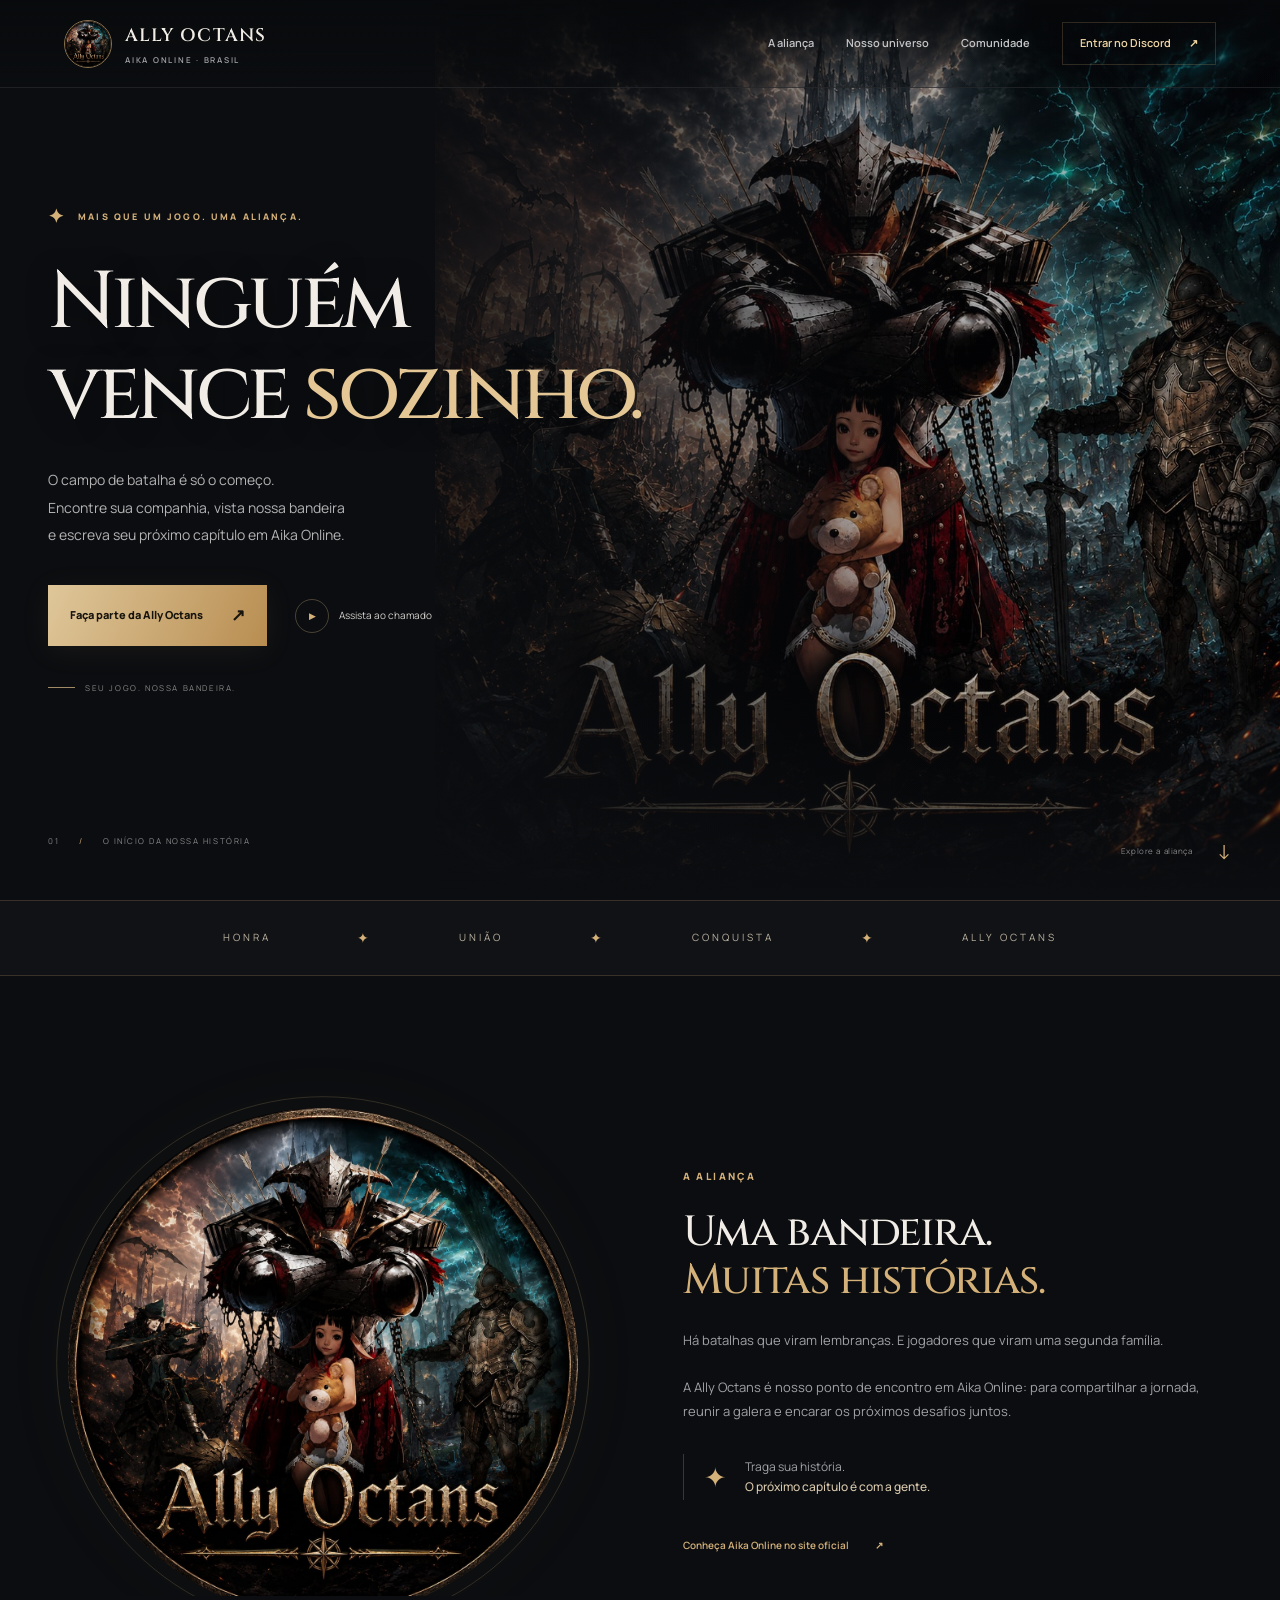
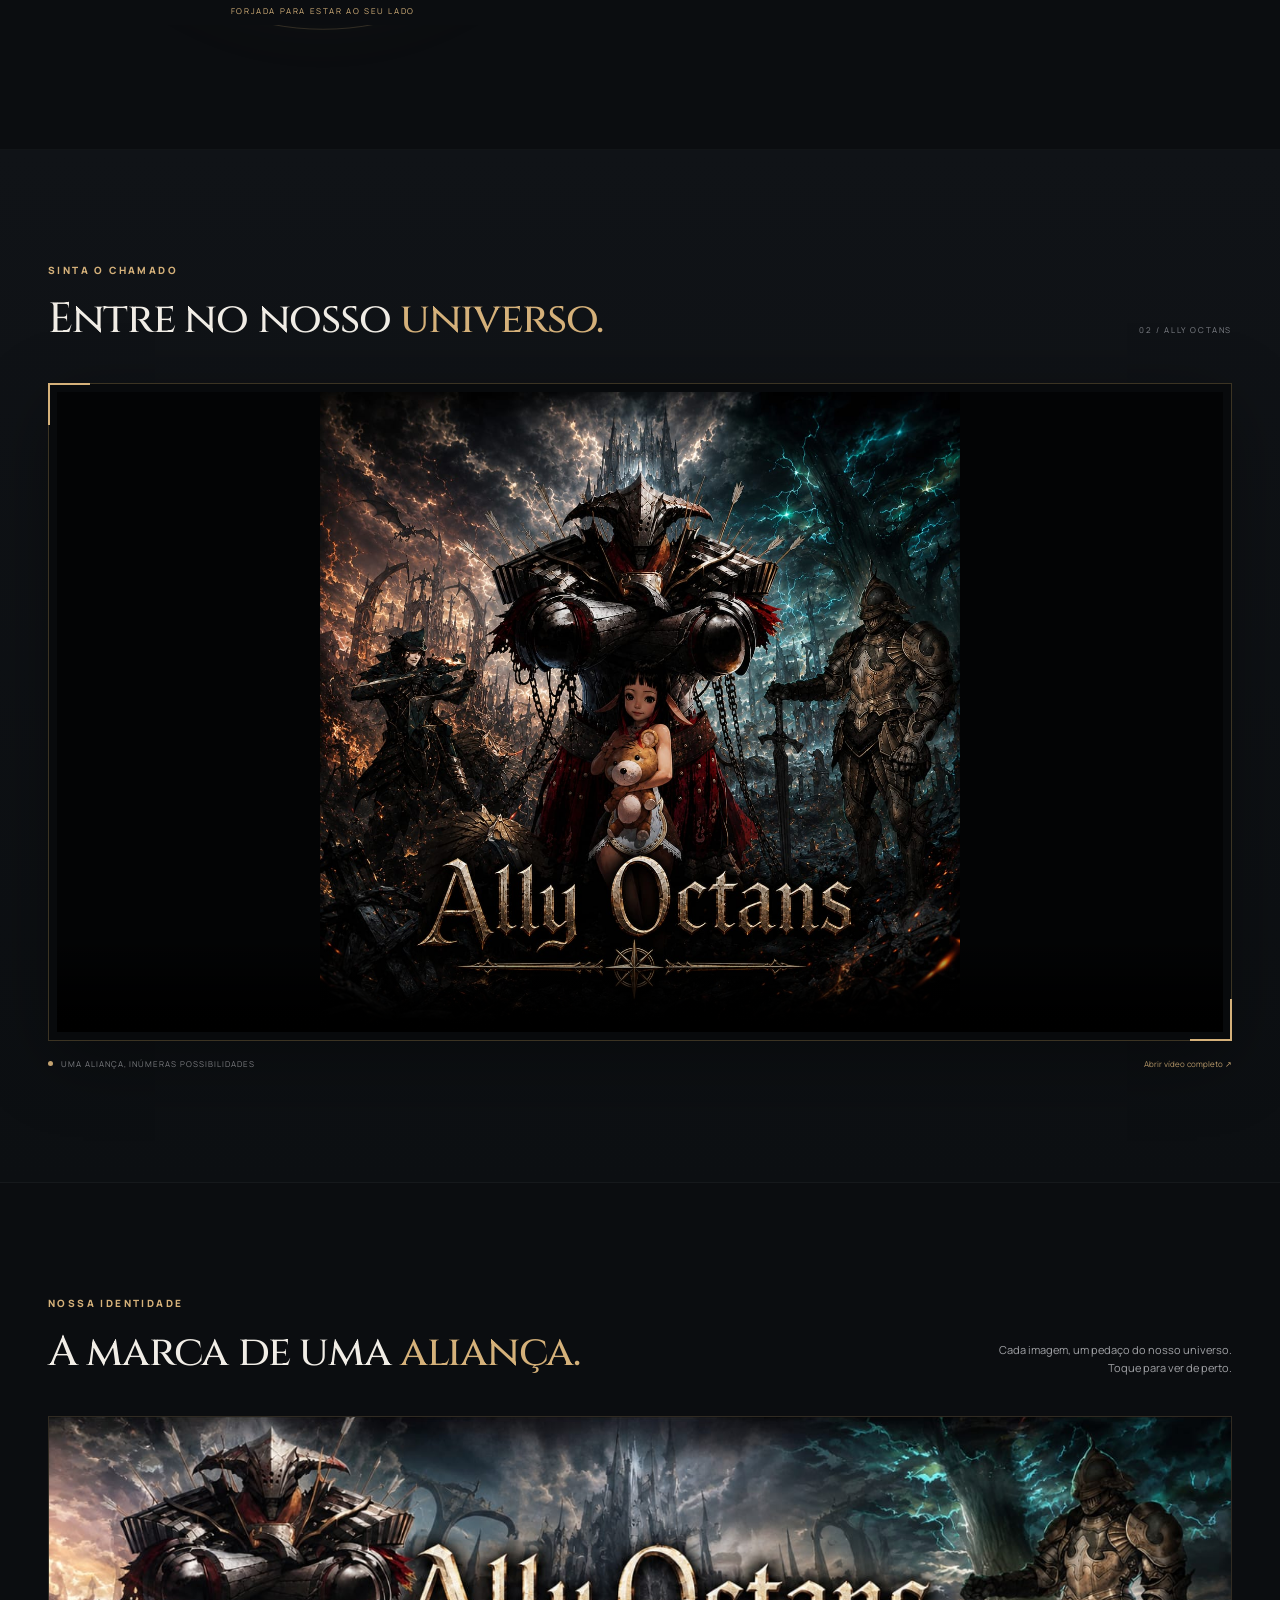
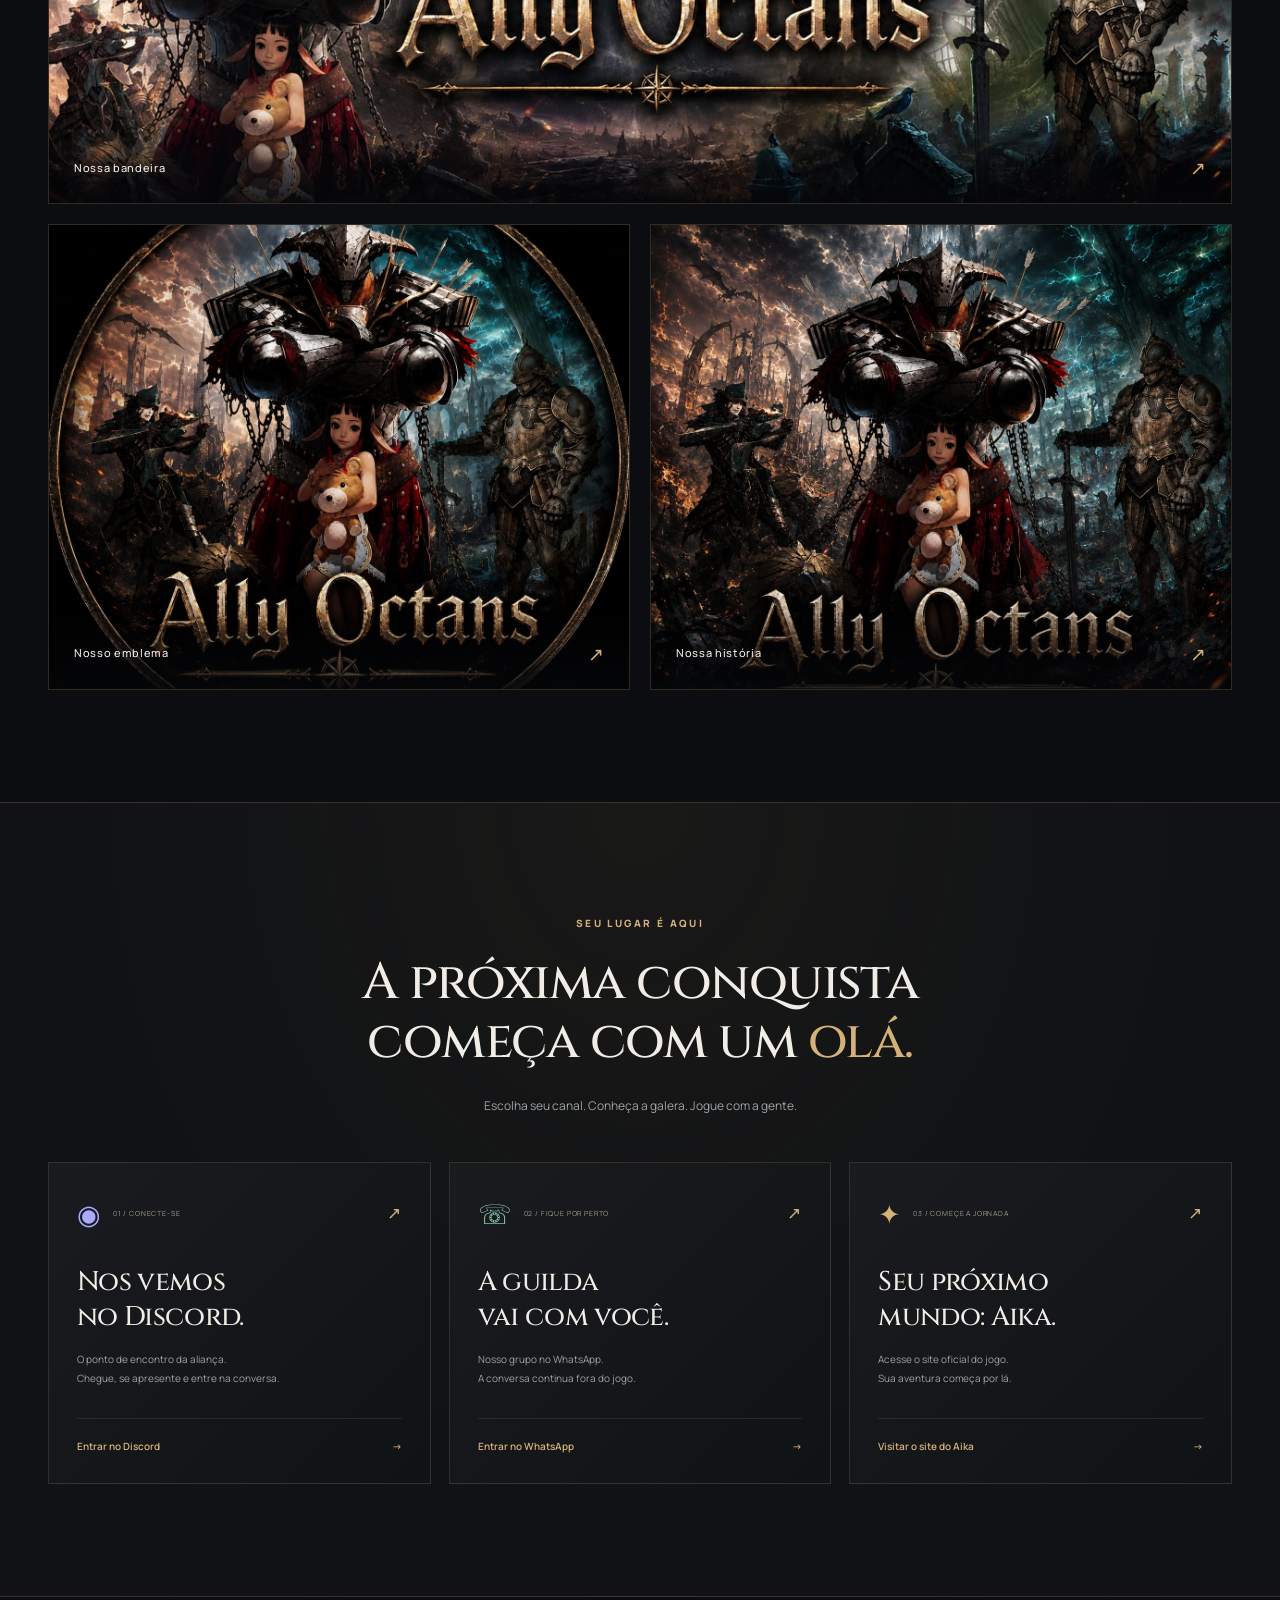
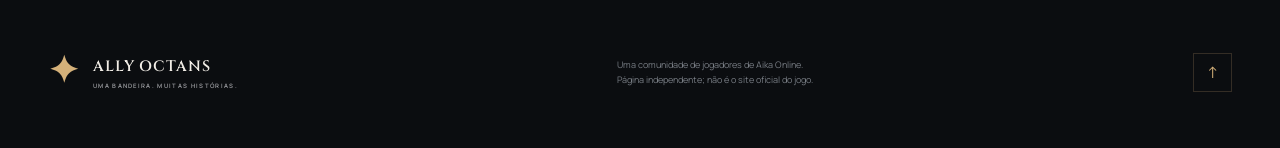
==== index.html @ dfee69cb "Create Ally Octans community landing page" ====
<!doctype html>
<html lang="pt-BR">
<head>
  <meta charset="utf-8">
  <meta name="viewport" content="width=device-width, initial-scale=1">
  <meta name="theme-color" content="#0b0d10">
  <meta name="description" content="Uma bandeira. Muitas histórias. Conheça a Ally Octans, encontre sua companhia de batalha em Aika Online e faça parte da nossa comunidade.">
  <meta property="og:type" content="website">
  <meta property="og:title" content="Ally Octans — Ninguém vence sozinho">
  <meta property="og:description" content="Seu próximo capítulo em Aika Online começa com uma aliança. Junte-se à Ally Octans.">
  <meta property="og:image" content="https://rafaellorenzon.github.io/ally-octans/assets/octans-guerreiros.jpg">
  <meta property="og:url" content="https://rafaellorenzon.github.io/ally-octans/">
  <meta name="twitter:card" content="summary_large_image">
  <title>Ally Octans — Ninguém vence sozinho</title>
  <link rel="icon" href="assets/favicon.svg" type="image/svg+xml">
  <link rel="stylesheet" href="style.css">
  <link rel="preload" href="assets/octans-guerreiros.jpg" as="image">
  <script src="script.js" defer></script>
</head>
<body>
  <a class="skip" href="#conteudo">Ir para o conteúdo</a>
  <header class="header">
    <a class="brand" href="#inicio" aria-label="Ally Octans — início"><img src="assets/octans-emblema.jpg" alt="" width="48" height="48"><span>ALLY OCTANS<small>AIKA ONLINE · BRASIL</small></span></a>
    <button class="menu-toggle" type="button" aria-expanded="false" aria-controls="navigation" aria-label="Abrir menu"><span></span><span></span></button>
    <nav id="navigation" aria-label="Navegação principal"><a href="#alianca">A aliança</a><a href="#galeria">Nosso universo</a><a href="#comunidade">Comunidade</a><a class="nav-cta" href="https://discord.gg/MzQsPjSUYB" target="_blank" rel="noopener noreferrer">Entrar no Discord <span>↗</span></a></nav>
  </header>

  <main id="conteudo">
    <section class="hero" id="inicio" aria-labelledby="hero-title">
      <div class="hero-art" aria-hidden="true"></div><div class="hero-shade" aria-hidden="true"></div>
      <div class="embers" aria-hidden="true"><i></i><i></i><i></i><i></i><i></i><i></i></div>
      <div class="hero-content wrap">
        <div class="eyebrow"><span class="diamond">✦</span> MAIS QUE UM JOGO. UMA ALIANÇA.</div>
        <h1 id="hero-title">Ninguém<br>vence <em>sozinho.</em></h1>
        <p>O campo de batalha é só o começo.<br>Encontre sua companhia, vista nossa bandeira<br class="desktop-break"> e escreva seu próximo capítulo em Aika Online.</p>
        <div class="hero-actions"><a class="button gold" href="https://discord.gg/MzQsPjSUYB" target="_blank" rel="noopener noreferrer">Faça parte da Ally Octans <span>↗</span></a><a class="watch" href="#filme" id="watch-film"><span class="play-circle" aria-hidden="true">▶</span> Assista ao chamado</a></div>
        <div class="hero-note"><span></span> SEU JOGO. NOSSA BANDEIRA.</div>
      </div>
      <div class="hero-bottom wrap"><span>01 <i>/</i> O INÍCIO DA NOSSA HISTÓRIA</span><a href="#alianca" aria-label="Conheça a aliança">Explore a aliança <span>↓</span></a></div>
    </section>

    <div class="motto" aria-hidden="true"><span>HONRA</span><i>✦</i><span>UNIÃO</span><i>✦</i><span>CONQUISTA</span><i>✦</i><span>ALLY OCTANS</span></div>

    <section class="about wrap section" id="alianca" aria-labelledby="about-title">
      <div class="about-art"><img src="assets/octans-emblema.jpg" width="1254" height="1254" alt="Emblema da Ally Octans, com guerreiros e uma Pran sob nossa bandeira" loading="lazy"><span class="art-caption">FORJADA PARA ESTAR AO SEU LADO</span></div>
      <div class="about-copy"><div class="eyebrow">A ALIANÇA</div><h2 id="about-title">Uma bandeira.<br><em>Muitas histórias.</em></h2><p>Há batalhas que viram lembranças. E jogadores que viram uma segunda família.</p><p>A Ally Octans é nosso ponto de encontro em Aika Online: para compartilhar a jornada, reunir a galera e encarar os próximos desafios juntos.</p><div class="about-rule"><span>✦</span><p>Traga sua história.<br><strong>O próximo capítulo é com a gente.</strong></p></div><a class="text-link" href="https://aikaonline-br.cbmgames.com/" target="_blank" rel="noopener noreferrer">Conheça Aika Online no site oficial <span>↗</span></a></div>
    </section>

    <section class="cinema section" id="filme" aria-labelledby="film-title">
      <div class="wrap"><div class="section-heading"><div><div class="eyebrow">SINTA O CHAMADO</div><h2 id="film-title">Entre no nosso <em>universo.</em></h2></div><span class="section-number">02 / ALLY OCTANS</span></div>
        <div class="video-frame"><video id="guild-film" controls playsinline preload="metadata" poster="assets/octans-guerreiros.jpg" aria-label="Vídeo de apresentação da Ally Octans"><source src="assets/octans-filme.mp4" type="video/mp4">Seu navegador não reproduz este vídeo. <a href="assets/octans-filme.mp4">Abra o vídeo MP4.</a></video></div>
        <div class="video-caption"><span><i></i> UMA ALIANÇA, INÚMERAS POSSIBILIDADES</span><a href="assets/octans-filme.mp4" target="_blank" rel="noopener">Abrir vídeo completo ↗</a></div>
      </div>
    </section>

    <section class="gallery wrap section" id="galeria" aria-labelledby="gallery-title">
      <div class="section-heading"><div><div class="eyebrow">NOSSA IDENTIDADE</div><h2 id="gallery-title">A marca de uma <em>aliança.</em></h2></div><p>Cada imagem, um pedaço do nosso universo.<br>Toque para ver de perto.</p></div>
      <div class="gallery-grid">
        <a class="gallery-item gallery-wide" href="assets/octans-banner.jpg" data-gallery data-title="Nossa bandeira"><img src="assets/octans-banner.jpg" alt="Banner panorâmico da Ally Octans com castelo, guerreiros e tempestade" width="1600" height="900" loading="lazy"><span><b>Nossa bandeira</b><i aria-hidden="true">↗</i></span></a>
        <a class="gallery-item" href="assets/octans-emblema.jpg" data-gallery data-title="Nosso emblema"><img src="assets/octans-emblema.jpg" alt="Emblema circular dourado da Ally Octans" width="1254" height="1254" loading="lazy"><span><b>Nosso emblema</b><i aria-hidden="true">↗</i></span></a>
        <a class="gallery-item" href="assets/octans-guerreiros.jpg" data-gallery data-title="Nossa história"><img src="assets/octans-guerreiros.jpg" alt="Guerreiros da Ally Octans entre raios e um castelo sombrio" width="1254" height="1254" loading="lazy"><span><b>Nossa história</b><i aria-hidden="true">↗</i></span></a>
      </div>
    </section>

    <section class="community section" id="comunidade" aria-labelledby="community-title"><div class="wrap">
      <div class="community-heading"><div class="eyebrow">SEU LUGAR É AQUI</div><h2 id="community-title">A próxima conquista<br>começa com um <em>olá.</em></h2><p>Escolha seu canal. Conheça a galera. Jogue com a gente.</p></div>
      <div class="community-grid">
        <a class="community-card discord" href="https://discord.gg/MzQsPjSUYB" target="_blank" rel="noopener noreferrer"><span class="card-top"><span class="channel-symbol" aria-hidden="true">◉</span><span>01 / CONECTE-SE</span><i>↗</i></span><h3>Nos vemos<br>no Discord.</h3><p>O ponto de encontro da aliança.<br>Chegue, se apresente e entre na conversa.</p><span class="card-link">Entrar no Discord <span>→</span></span></a>
        <a class="community-card whatsapp" href="https://chat.whatsapp.com/KpiEi4zC5MpD2daIkDjlk1" target="_blank" rel="noopener noreferrer"><span class="card-top"><span class="channel-symbol" aria-hidden="true">☏</span><span>02 / FIQUE POR PERTO</span><i>↗</i></span><h3>A guilda<br>vai com você.</h3><p>Nosso grupo no WhatsApp.<br>A conversa continua fora do jogo.</p><span class="card-link">Entrar no WhatsApp <span>→</span></span></a>
        <a class="community-card game" href="https://aikaonline-br.cbmgames.com/" target="_blank" rel="noopener noreferrer"><span class="card-top"><span class="channel-symbol" aria-hidden="true">✦</span><span>03 / COMEÇE A JORNADA</span><i>↗</i></span><h3>Seu próximo<br>mundo: Aika.</h3><p>Acesse o site oficial do jogo.<br>Sua aventura começa por lá.</p><span class="card-link">Visitar o site do Aika <span>→</span></span></a>
      </div>
    </div></section>
  </main>

  <footer class="footer wrap"><a class="brand footer-brand" href="#inicio"><span class="footer-star" aria-hidden="true">✦</span><span>ALLY OCTANS<small>UMA BANDEIRA. MUITAS HISTÓRIAS.</small></span></a><p>Uma comunidade de jogadores de Aika Online.<br>Página independente; não é o site oficial do jogo.</p><a class="back-top" href="#inicio" aria-label="Voltar ao topo">↑</a></footer>
  <dialog id="lightbox" aria-labelledby="lightbox-title"><button class="close-lightbox" type="button" aria-label="Fechar imagem">✕</button><img id="lightbox-image" src="assets/octans-banner.jpg" alt=""><div class="lightbox-footer"><h2 id="lightbox-title">Nossa bandeira</h2><span>ESC PARA FECHAR</span></div></dialog>
</body>
</html>
---- style.css ----
@import url('https://fonts.googleapis.com/css2?family=Cinzel:wght@400;500;600;700;800&family=Manrope:wght@400;500;600;700;800&display=swap');
:root{color-scheme:dark;--bg:#0b0d10;--panel:#111419;--gold:#d5b17a;--gold-light:#f0d6a5;--text:#f1ede6;--muted:#a1a2a6;--line:rgba(213,177,122,.2)}
*{box-sizing:border-box}html{scroll-behavior:smooth;scroll-padding-top:100px}body{margin:0;background:var(--bg);color:var(--text);font-family:Manrope,"Segoe UI",sans-serif;line-height:1.7}a{color:inherit;text-decoration:none}button{font:inherit;color:inherit;cursor:pointer}img,video{display:block;max-width:100%}button,a{-webkit-tap-highlight-color:transparent}a:focus-visible,button:focus-visible{outline:2px solid var(--gold-light);outline-offset:6px}::selection{background:#d5b17a;color:#111}h1,h2,h3,p{margin:0}h1,h2,h3{font-family:Cinzel,Georgia,serif;font-weight:500;line-height:1.15}em{font-style:normal;color:var(--gold)}.wrap{width:min(1200px,calc(100% - 96px));margin-inline:auto}.section{padding-block:112px}.eyebrow{font-size:10px;font-weight:800;letter-spacing:.24em;color:var(--gold);margin-bottom:24px}.skip{position:fixed;top:-80px;left:10px;background:var(--gold);color:#111;padding:12px;z-index:100}.skip:focus{top:10px}
.header{height:88px;display:flex;align-items:center;justify-content:space-between;padding:0 5%;position:absolute;top:0;left:0;width:100%;z-index:10;border-bottom:1px solid rgba(255,255,255,.09);background:linear-gradient(#07090bbf,#07090b30)}.brand{display:flex;align-items:center;gap:13px;white-space:nowrap;font-family:Cinzel,Georgia,serif;font-size:18px;font-weight:600;letter-spacing:.06em}.brand img{border-radius:50%;border:1px solid #88734e}.brand small{display:block;font-family:Manrope,"Segoe UI",sans-serif;font-size:8px;letter-spacing:.22em;color:var(--muted);margin-top:1px}.header nav{display:flex;align-items:center;gap:32px;font-size:11px;font-weight:600}.header nav>a:not(.nav-cta){color:#c4c4c7}.header nav>a:hover{color:var(--gold-light)}.nav-cta{border:1px solid var(--line);padding:11px 17px;color:var(--gold-light)}.nav-cta span{margin-left:16px}.menu-toggle{display:none}
.hero{position:relative;min-height:820px;height:min(900px,100svh);overflow:hidden;display:flex;align-items:center;background:#0b0d10}.hero-art{position:absolute;inset:0 0 0 34%;background:url('assets/octans-guerreiros.jpg') center 40%/cover no-repeat;opacity:.86}.hero-shade{position:absolute;inset:0;background:linear-gradient(90deg,#0b0d10 7%,#0b0d10f2 28%,#0b0d10a8 44%,#0b0d1005 75%),linear-gradient(0deg,#0b0d10 0%,transparent 28%,#08090d35 85%)}.hero-content{position:relative;z-index:2;padding-top:75px;padding-bottom:80px}.hero-content .eyebrow{display:flex;align-items:center;gap:12px;font-size:9px}.diamond{font-size:19px}.hero h1{font-size:clamp(52px,6.3vw,88px);letter-spacing:-.055em;line-height:1.14;max-width:780px;text-shadow:0 3px 30px #0006}.hero h1 em{color:#e4c795}.hero-content>p{color:#b4b3b4;font-size:14px;line-height:1.95;margin-top:26px;max-width:430px}.hero-actions{display:flex;align-items:center;gap:28px;margin-top:37px}.button{display:inline-flex;align-items:center;justify-content:center;gap:28px;padding:16px 22px;font-size:11px;font-weight:800;transition:transform .2s,box-shadow .2s}.gold{background:linear-gradient(115deg,#dfc79a,#b88d51);color:#17130d;box-shadow:0 5px 30px #c5a06915}.gold:hover{transform:translateY(-3px);box-shadow:0 10px 35px #c5a06930}.button>span{font-size:17px}.watch{display:flex;align-items:center;gap:10px;font-size:10px;color:#d3d0cb}.play-circle{width:34px;height:34px;border:1px solid #a18b666b;border-radius:50%;display:grid;place-items:center;color:var(--gold);font-size:9px}.hero-note{margin-top:35px;display:flex;align-items:center;gap:10px;font-size:8px;letter-spacing:.2em;color:#878784}.hero-note>span{height:1px;width:27px;background:#a18b66}.hero-bottom{position:absolute;bottom:32px;left:0;right:0;display:flex;justify-content:space-between;font-size:8px;letter-spacing:.19em;color:#88898a}.hero-bottom i{font-style:normal;color:var(--gold);margin:0 16px}.hero-bottom>a{display:flex;gap:25px;align-items:center;letter-spacing:.07em}.hero-bottom>a>span{font-size:20px;color:var(--gold)}.embers{position:absolute;inset:0;pointer-events:none}.embers i{position:absolute;width:3px;height:3px;background:#e5ac62;box-shadow:0 0 12px #f09942;border-radius:50%;left:65%;top:76%;animation:ember 8s infinite ease-out;opacity:0}.embers i:nth-child(2){left:84%;top:83%;animation-delay:2s}.embers i:nth-child(3){left:54%;top:80%;animation-delay:4s}.embers i:nth-child(4){left:75%;top:55%;animation-delay:1s}.embers i:nth-child(5){left:92%;top:75%;animation-delay:6s}.embers i:nth-child(6){left:42%;top:90%;animation-delay:3s}@keyframes ember{0%{transform:translate(0,0);opacity:0}20%{opacity:.7}100%{transform:translate(-35px,-160px);opacity:0}}
.motto{display:flex;align-items:center;justify-content:center;gap:7%;padding:25px 20px;border-block:1px solid var(--line);font-size:10px;letter-spacing:.3em;color:#bdb3a1;background:#111215}.motto i{font-style:normal;color:var(--gold);font-size:14px}.about{display:grid;grid-template-columns:1fr 1fr;align-items:center;gap:85px}.about-art{position:relative;padding:20px}.about-art:before{content:"";position:absolute;inset:0;border:1px solid var(--line);border-radius:50%;transform:scale(.97)}.about-art img{border-radius:50%;height:auto;box-shadow:0 0 90px #c5a06909}.art-caption{position:absolute;bottom:12px;left:0;right:0;text-align:center;background:var(--bg);padding:8px;font-size:8px;letter-spacing:.2em;color:var(--gold)}h2{font-size:clamp(30px,3.3vw,45px);letter-spacing:-.03em}.about-copy>p{font-size:13px;color:var(--muted);margin-top:22px;line-height:1.9}.about-rule{display:flex;gap:18px;align-items:center;border-left:1px solid #b797624d;padding:0 0 0 20px;margin:30px 0}.about-rule>span{color:var(--gold);font-size:27px}.about-rule p{font-size:12px;color:var(--muted)}.about-rule strong{color:#d9c8ad;font-weight:500}.text-link{font-size:10px;font-weight:600;color:var(--gold);display:inline-flex;align-items:center;gap:26px}.text-link:hover{color:var(--gold-light)}
.cinema{background:linear-gradient(180deg,#101317,#0c0f12);border-block:1px solid #ffffff06}.section-heading{display:flex;align-items:end;justify-content:space-between;gap:25px;margin-bottom:38px}.section-heading .eyebrow{margin-bottom:17px}.section-number{font-size:8px;letter-spacing:.2em;color:#81848a;padding-bottom:8px}.section-heading>p{color:var(--muted);font-size:11px;text-align:right}.video-frame{padding:8px;border:1px solid #aa8b5652;position:relative;background:#080a0c;box-shadow:0 20px 70px #0005}.video-frame:before,.video-frame:after{content:"";position:absolute;width:40px;height:40px;pointer-events:none;border-color:var(--gold);border-style:solid;z-index:2}.video-frame:before{top:-1px;left:-1px;border-width:2px 0 0 2px}.video-frame:after{bottom:-1px;right:-1px;border-width:0 2px 2px 0}.video-frame video{width:100%;aspect-ratio:16/9;object-fit:contain;max-height:640px;background:#030405}.video-caption{display:flex;justify-content:space-between;align-items:center;gap:15px;margin-top:16px;font-size:8px;letter-spacing:.12em;color:#909296}.video-caption>span{display:flex;align-items:center;gap:8px}.video-caption i{display:inline-block;width:5px;height:5px;border-radius:50%;background:var(--gold)}.video-caption a{color:var(--gold);letter-spacing:0}
.gallery-grid{display:grid;grid-template-columns:1fr 1fr;gap:20px}.gallery-item{position:relative;overflow:hidden;background:#080a0d;border:1px solid var(--line);aspect-ratio:1.25}.gallery-wide{grid-column:1/-1;aspect-ratio:3.05}.gallery-item img{width:100%;height:100%;object-fit:cover;transition:filter .4s,transform .6s}.gallery-item:hover img{transform:scale(1.025);filter:brightness(1.13)}.gallery-item>span{position:absolute;bottom:0;left:0;right:0;padding:30px 25px 19px;display:flex;align-items:center;justify-content:space-between;background:linear-gradient(transparent,#050609d9);font-size:11px}.gallery-item b{font-weight:500;letter-spacing:.06em}.gallery-item i{font-size:19px;font-style:normal;color:var(--gold)}
.community{position:relative;background:radial-gradient(ellipse at 50% 0,#43352030,transparent 62%),#101215;border-block:1px solid var(--line)}.community-heading{text-align:center;max-width:750px;margin:0 auto 46px}.community-heading .eyebrow{margin-bottom:22px}.community-heading h2{font-size:clamp(34px,4vw,54px)}.community-heading>p{font-size:12px;color:var(--muted);margin-top:24px}.community-grid{display:grid;grid-template-columns:repeat(3,1fr);gap:18px}.community-card{padding:28px;background:linear-gradient(135deg,#191b1e,#101316);border:1px solid #a9997733;display:flex;flex-direction:column;transition:border-color .2s,transform .2s}.community-card:hover{transform:translateY(-5px);border-color:#d5b17a9c}.card-top{display:flex;align-items:center;gap:11px;color:#a29b8f;font-size:7px;letter-spacing:.12em}.card-top>i{margin-left:auto;font-size:17px;font-style:normal;color:var(--gold)}.channel-symbol{font-size:27px;color:var(--gold)}.discord .channel-symbol{color:#a7aaff}.whatsapp .channel-symbol{color:#84c7a6}.community-card h3{font-size:27px;margin-top:28px;line-height:1.3;letter-spacing:-.025em}.community-card>p{font-size:10px;line-height:1.9;color:var(--muted);margin-top:15px;margin-bottom:30px}.card-link{border-top:1px solid #e3d0a91a;padding-top:19px;margin-top:auto;display:flex;justify-content:space-between;font-size:10px;font-weight:600;color:var(--gold)}.footer{display:flex;align-items:center;justify-content:space-between;gap:25px;padding-block:44px}.footer-brand{font-size:15px}.footer-star{font-size:37px;color:var(--gold)}.footer p{font-size:9px;color:#787d84}.footer .brand small{font-size:6px}.back-top{display:grid;place-items:center;border:1px solid var(--line);width:39px;height:39px;color:var(--gold)}
dialog{border:1px solid #d5b17a70;background:#080b0e;color:var(--text);padding:40px 12px 12px;width:min(1100px,94vw);max-height:94vh;overflow:auto}dialog::backdrop{background:#020407ed;backdrop-filter:blur(8px)}dialog>img{width:100%;max-height:76vh;object-fit:contain}.close-lightbox{position:absolute;top:4px;right:10px;border:0;background:transparent;font-size:20px;padding:0 10px}.lightbox-footer{display:flex;align-items:center;justify-content:space-between;padding:15px 8px 4px}.lightbox-footer h2{font-size:18px}.lightbox-footer span{font-size:8px;color:var(--muted);letter-spacing:.12em}
@media(min-width:1700px){.hero-art{background-position:center 36%;background-size:cover}.hero-content{padding-top:90px}}
@media(max-width:1050px){.wrap{width:calc(100% - 64px)}.header{padding-inline:32px}.header nav{gap:20px}.hero{min-height:750px}.hero-art{left:26%;opacity:.66}.hero h1{font-size:72px}.hero-shade{background:linear-gradient(90deg,#0b0d10 2%,#0b0d10da 30%,#0b0d1030 100%),linear-gradient(0deg,#0b0d10,transparent 50%)}.about{gap:44px}.community-card{padding:23px}.community-card h3{font-size:23px}.card-top{font-size:6px}.section{padding-block:85px}}
@media(max-width:760px){html{scroll-padding-top:25px}.wrap{width:calc(100% - 40px)}.header{height:76px;padding-inline:20px}.brand{font-size:15px;gap:10px}.brand img{width:40px;height:40px}.brand small{font-size:7px}.menu-toggle{display:grid;align-content:center;gap:6px;width:40px;height:40px;border:1px solid var(--line);background:#11171db0;padding:10px}.menu-toggle span{height:1px;background:var(--gold);width:18px}.header nav{display:none;position:absolute;top:75px;left:0;right:0;flex-direction:column;align-items:stretch;background:#0c1017fa;padding:25px;gap:23px;border-bottom:1px solid var(--line);font-size:13px}.header nav.open{display:flex}.nav-cta{max-width:250px}.hero{min-height:790px;height:100svh;max-height:900px;align-items:flex-end}.hero-art{inset:35px -23% 20% 0;background-position:center top;opacity:.66}.hero-shade{background:linear-gradient(0deg,#0b0d10 4%,#0b0d10eb 24%,#0b0d1080 65%,#0b0d1050 100%)}.hero-content{padding-top:310px;padding-bottom:115px}.hero-content .eyebrow{font-size:7px;letter-spacing:.16em;margin-bottom:20px;gap:8px}.hero h1{font-size:clamp(45px,11.5vw,72px);letter-spacing:-.055em}.hero-content>p{font-size:12px;line-height:1.9;margin-top:21px}.hero-actions{gap:22px;margin-top:25px;flex-wrap:wrap}.button{font-size:10px;padding:14px 17px;gap:20px}.watch{font-size:9px}.hero-note{font-size:7px;margin-top:23px}.hero-bottom{bottom:21px;font-size:6px;letter-spacing:.1em}.hero-bottom>a{font-size:7px;gap:14px}.hero-bottom i{margin-inline:7px}.motto{gap:18px;padding:22px 12px;font-size:7px;letter-spacing:.17em}.motto i{font-size:10px}.motto span:last-child,.motto i:nth-last-child(2){display:none}.section{padding-block:66px}.about{grid-template-columns:1fr;gap:48px}.about-art{max-width:390px;width:90%;margin-inline:auto}.about-copy .eyebrow{font-size:9px}h2{font-size:34px}.about-copy>p{font-size:12px}.section-heading{display:block;margin-bottom:27px}.section-heading>p{text-align:left;margin-top:18px}.section-number{display:none}.section-heading h2{font-size:31px}.video-frame{padding:4px}.video-frame video{aspect-ratio:1/1}.video-caption{font-size:6px;letter-spacing:.07em;align-items:start}.video-caption>span{max-width:65%}.video-caption a{font-size:8px;white-space:nowrap}.gallery-grid{gap:12px}.gallery-item{aspect-ratio:1/1.18}.gallery-wide{aspect-ratio:2/1}.gallery-item>span{padding:20px 12px 12px;font-size:9px}.gallery-wide img{object-fit:cover;transform:scale(1.45)}.gallery-wide:hover img{transform:scale(1.47)}.community-heading h2{font-size:35px}.community-heading>p{font-size:11px}.community-grid{grid-template-columns:1fr;gap:14px}.community-card{padding:27px}.community-card h3{font-size:28px;margin-top:20px}.card-top{font-size:8px}.community-card>p{font-size:12px}.card-link{font-size:11px}.footer{flex-wrap:wrap;gap:24px;padding-block:30px}.footer p{order:3;width:100%;font-size:9px}.footer .brand small{font-size:6px}.lightbox-footer span{display:none}.lightbox-footer h2{font-size:15px}}
@media(prefers-reduced-motion:reduce){html{scroll-behavior:auto}*,*:before,*:after{animation:none!important;transition:none!important}}
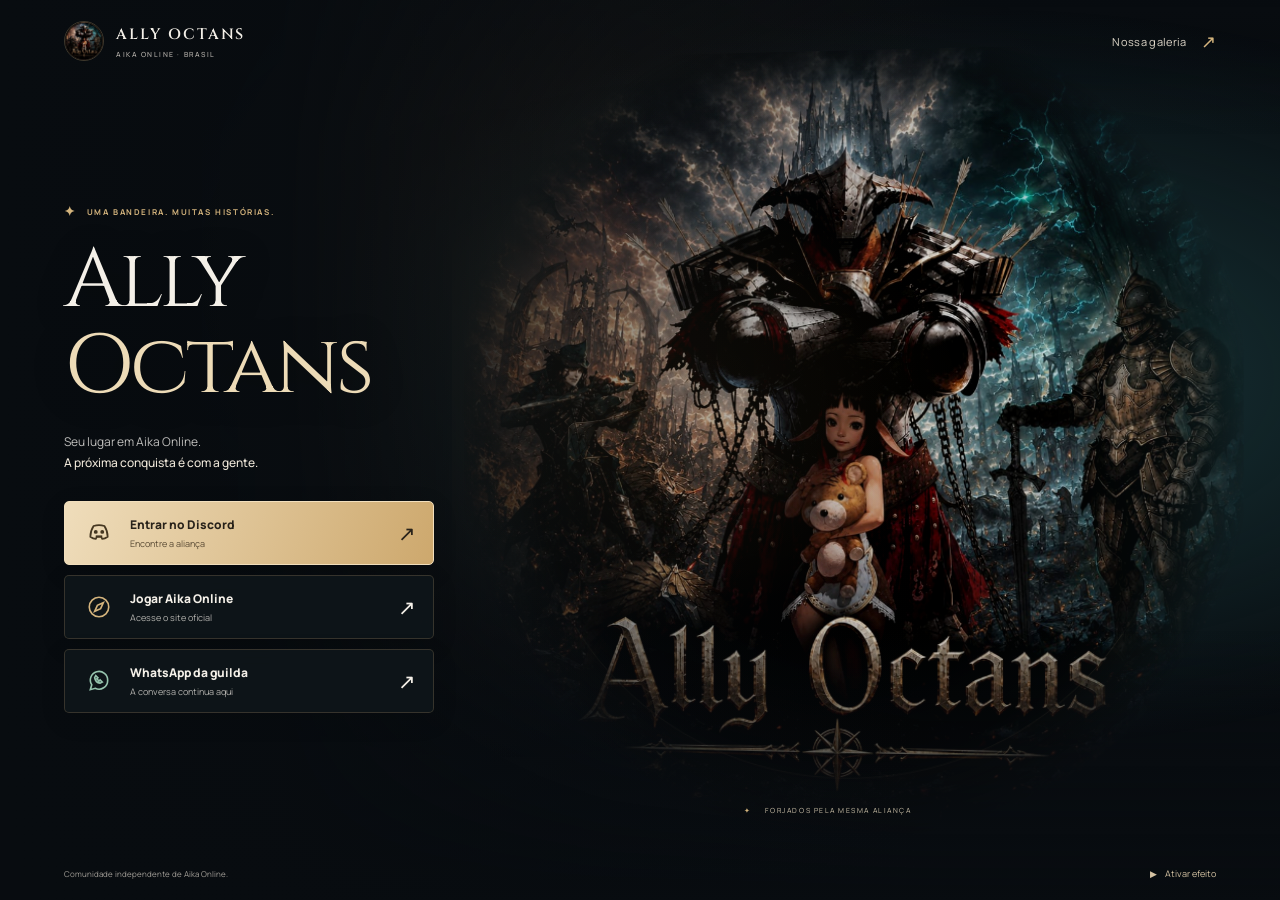
==== commit 1bcd1b35: "Simplify home into responsive video scene and three community links" ====
--- a/index.html
+++ b/index.html
@@ -2,77 +2,65 @@
 <html lang="pt-BR">
 <head>
   <meta charset="utf-8">
-  <meta name="viewport" content="width=device-width, initial-scale=1">
-  <meta name="theme-color" content="#0b0d10">
-  <meta name="description" content="Uma bandeira. Muitas histórias. Conheça a Ally Octans, encontre sua companhia de batalha em Aika Online e faça parte da nossa comunidade.">
+  <meta name="viewport" content="width=device-width, initial-scale=1, viewport-fit=cover">
+  <meta name="theme-color" content="#080c10">
+  <meta name="description" content="Ally Octans: sua aliança em Aika Online. Entre no Discord, acesse o jogo e participe do WhatsApp da guilda.">
   <meta property="og:type" content="website">
-  <meta property="og:title" content="Ally Octans — Ninguém vence sozinho">
-  <meta property="og:description" content="Seu próximo capítulo em Aika Online começa com uma aliança. Junte-se à Ally Octans.">
+  <meta property="og:title" content="Ally Octans — Sua aliança em Aika Online">
+  <meta property="og:description" content="Uma bandeira. Muitas histórias. A próxima conquista é com a gente.">
   <meta property="og:image" content="https://rafaellorenzon.github.io/ally-octans/assets/octans-guerreiros.jpg">
   <meta property="og:url" content="https://rafaellorenzon.github.io/ally-octans/">
   <meta name="twitter:card" content="summary_large_image">
-  <title>Ally Octans — Ninguém vence sozinho</title>
+  <title>Ally Octans — Sua aliança em Aika Online</title>
   <link rel="icon" href="assets/favicon.svg" type="image/svg+xml">
-  <link rel="stylesheet" href="style.css">
   <link rel="preload" href="assets/octans-guerreiros.jpg" as="image">
-  <script src="script.js" defer></script>
+  <link rel="stylesheet" href="style.css?v=2">
+  <script src="script.js?v=2" defer></script>
 </head>
-<body>
-  <a class="skip" href="#conteudo">Ir para o conteúdo</a>
-  <header class="header">
-    <a class="brand" href="#inicio" aria-label="Ally Octans — início"><img src="assets/octans-emblema.jpg" alt="" width="48" height="48"><span>ALLY OCTANS<small>AIKA ONLINE · BRASIL</small></span></a>
-    <button class="menu-toggle" type="button" aria-expanded="false" aria-controls="navigation" aria-label="Abrir menu"><span></span><span></span></button>
-    <nav id="navigation" aria-label="Navegação principal"><a href="#alianca">A aliança</a><a href="#galeria">Nosso universo</a><a href="#comunidade">Comunidade</a><a class="nav-cta" href="https://discord.gg/MzQsPjSUYB" target="_blank" rel="noopener noreferrer">Entrar no Discord <span>↗</span></a></nav>
-  </header>
-
-  <main id="conteudo">
-    <section class="hero" id="inicio" aria-labelledby="hero-title">
-      <div class="hero-art" aria-hidden="true"></div><div class="hero-shade" aria-hidden="true"></div>
-      <div class="embers" aria-hidden="true"><i></i><i></i><i></i><i></i><i></i><i></i></div>
-      <div class="hero-content wrap">
-        <div class="eyebrow"><span class="diamond">✦</span> MAIS QUE UM JOGO. UMA ALIANÇA.</div>
-        <h1 id="hero-title">Ninguém<br>vence <em>sozinho.</em></h1>
-        <p>O campo de batalha é só o começo.<br>Encontre sua companhia, vista nossa bandeira<br class="desktop-break"> e escreva seu próximo capítulo em Aika Online.</p>
-        <div class="hero-actions"><a class="button gold" href="https://discord.gg/MzQsPjSUYB" target="_blank" rel="noopener noreferrer">Faça parte da Ally Octans <span>↗</span></a><a class="watch" href="#filme" id="watch-film"><span class="play-circle" aria-hidden="true">▶</span> Assista ao chamado</a></div>
-        <div class="hero-note"><span></span> SEU JOGO. NOSSA BANDEIRA.</div>
+<body class="home" data-motion="off">
+  <a class="skip" href="#canais">Ir para os links</a>
+  <div class="world" aria-hidden="true">
+    <div class="world-glow"></div>
+    <div class="scene-stage"><div class="scene-depth" id="scene-depth">
+      <div class="orbit"></div>
+      <img class="scene-poster" src="assets/octans-guerreiros.jpg" alt="" width="1254" height="1254">
+      <video id="scene-video" class="scene-video" muted loop playsinline preload="none" poster="assets/octans-guerreiros.jpg" data-source="assets/octans-filme.mp4" tabindex="-1"></video>
+      <div class="scene-light"></div>
+    </div></div>
+    <div class="world-shade"></div>
+    <div class="embers"><i></i><i></i><i></i><i></i></div>
+  </div>
+  <div class="screen">
+    <header class="header">
+      <a class="brand" href="./" aria-label="Ally Octans — início"><img src="assets/octans-emblema.jpg" alt="" width="40" height="40"><span>ALLY OCTANS<small>AIKA ONLINE · BRASIL</small></span></a>
+      <a class="gallery-link" href="galeria.html">Nossa galeria <span aria-hidden="true">↗</span></a>
+    </header>
+    <main class="hero-main">
+      <div class="hero-copy">
+        <p class="eyebrow"><span aria-hidden="true">✦</span> UMA BANDEIRA. MUITAS HISTÓRIAS.</p>
+        <h1>Ally<br><em>Octans</em></h1>
+        <p class="tagline">Seu lugar em Aika Online.<br><strong>A próxima conquista é com a gente.</strong></p>
+        <nav class="channels" id="canais" aria-label="Junte-se à Ally Octans">
+          <a class="channel discord" href="https://discord.gg/MzQsPjSUYB" target="_blank" rel="noopener noreferrer">
+            <span class="channel-icon" aria-hidden="true"><svg viewBox="0 0 24 24" fill="none" stroke="currentColor" stroke-width="1.6"><path d="M7 5.5c3-1 7-1 10 0 2 3 3 6 3 10-2 1.5-4 2-5 2l-1-2H10l-1 2c-1 0-3-.5-5-2 0-4 1-7 3-10Z"/><circle cx="9" cy="11" r="1" fill="currentColor"/><circle cx="15" cy="11" r="1" fill="currentColor"/><path d="M9 15h6"/></svg></span>
+            <span class="channel-copy"><b>Entrar no Discord</b><small>Encontre a aliança</small></span><span class="arrow" aria-hidden="true">↗</span>
+          </a>
+          <a class="channel game" href="https://aikaonline-br.cbmgames.com/" target="_blank" rel="noopener noreferrer">
+            <span class="channel-icon" aria-hidden="true"><svg viewBox="0 0 24 24" fill="none" stroke="currentColor" stroke-width="1.5"><circle cx="12" cy="12" r="9"/><path d="m16 8-2.5 5.5L8 16l2.5-5.5L16 8Z"/></svg></span>
+            <span class="channel-copy"><b>Jogar Aika Online</b><small>Acesse o site oficial</small></span><span class="arrow" aria-hidden="true">↗</span>
+          </a>
+          <a class="channel whatsapp" href="https://chat.whatsapp.com/KpiEi4zC5MpD2daIkDjlk1" target="_blank" rel="noopener noreferrer">
+            <span class="channel-icon" aria-hidden="true"><svg viewBox="0 0 24 24" fill="none" stroke="currentColor" stroke-width="1.5"><path d="M20 11.5a8 8 0 0 1-11.5 7.2L4 20l1.3-4.5A8 8 0 1 1 20 11.5Z"/><path d="m9 7-1 2c.5 3 2 4.5 5 5l2-1-2-2-1 1-2-2 1-1-2-2Z"/></svg></span>
+            <span class="channel-copy"><b>WhatsApp da guilda</b><small>A conversa continua aqui</small></span><span class="arrow" aria-hidden="true">↗</span>
+          </a>
+        </nav>
       </div>
-      <div class="hero-bottom wrap"><span>01 <i>/</i> O INÍCIO DA NOSSA HISTÓRIA</span><a href="#alianca" aria-label="Conheça a aliança">Explore a aliança <span>↓</span></a></div>
-    </section>
-
-    <div class="motto" aria-hidden="true"><span>HONRA</span><i>✦</i><span>UNIÃO</span><i>✦</i><span>CONQUISTA</span><i>✦</i><span>ALLY OCTANS</span></div>
-
-    <section class="about wrap section" id="alianca" aria-labelledby="about-title">
-      <div class="about-art"><img src="assets/octans-emblema.jpg" width="1254" height="1254" alt="Emblema da Ally Octans, com guerreiros e uma Pran sob nossa bandeira" loading="lazy"><span class="art-caption">FORJADA PARA ESTAR AO SEU LADO</span></div>
-      <div class="about-copy"><div class="eyebrow">A ALIANÇA</div><h2 id="about-title">Uma bandeira.<br><em>Muitas histórias.</em></h2><p>Há batalhas que viram lembranças. E jogadores que viram uma segunda família.</p><p>A Ally Octans é nosso ponto de encontro em Aika Online: para compartilhar a jornada, reunir a galera e encarar os próximos desafios juntos.</p><div class="about-rule"><span>✦</span><p>Traga sua história.<br><strong>O próximo capítulo é com a gente.</strong></p></div><a class="text-link" href="https://aikaonline-br.cbmgames.com/" target="_blank" rel="noopener noreferrer">Conheça Aika Online no site oficial <span>↗</span></a></div>
-    </section>
-
-    <section class="cinema section" id="filme" aria-labelledby="film-title">
-      <div class="wrap"><div class="section-heading"><div><div class="eyebrow">SINTA O CHAMADO</div><h2 id="film-title">Entre no nosso <em>universo.</em></h2></div><span class="section-number">02 / ALLY OCTANS</span></div>
-        <div class="video-frame"><video id="guild-film" controls playsinline preload="metadata" poster="assets/octans-guerreiros.jpg" aria-label="Vídeo de apresentação da Ally Octans"><source src="assets/octans-filme.mp4" type="video/mp4">Seu navegador não reproduz este vídeo. <a href="assets/octans-filme.mp4">Abra o vídeo MP4.</a></video></div>
-        <div class="video-caption"><span><i></i> UMA ALIANÇA, INÚMERAS POSSIBILIDADES</span><a href="assets/octans-filme.mp4" target="_blank" rel="noopener">Abrir vídeo completo ↗</a></div>
-      </div>
-    </section>
-
-    <section class="gallery wrap section" id="galeria" aria-labelledby="gallery-title">
-      <div class="section-heading"><div><div class="eyebrow">NOSSA IDENTIDADE</div><h2 id="gallery-title">A marca de uma <em>aliança.</em></h2></div><p>Cada imagem, um pedaço do nosso universo.<br>Toque para ver de perto.</p></div>
-      <div class="gallery-grid">
-        <a class="gallery-item gallery-wide" href="assets/octans-banner.jpg" data-gallery data-title="Nossa bandeira"><img src="assets/octans-banner.jpg" alt="Banner panorâmico da Ally Octans com castelo, guerreiros e tempestade" width="1600" height="900" loading="lazy"><span><b>Nossa bandeira</b><i aria-hidden="true">↗</i></span></a>
-        <a class="gallery-item" href="assets/octans-emblema.jpg" data-gallery data-title="Nosso emblema"><img src="assets/octans-emblema.jpg" alt="Emblema circular dourado da Ally Octans" width="1254" height="1254" loading="lazy"><span><b>Nosso emblema</b><i aria-hidden="true">↗</i></span></a>
-        <a class="gallery-item" href="assets/octans-guerreiros.jpg" data-gallery data-title="Nossa história"><img src="assets/octans-guerreiros.jpg" alt="Guerreiros da Ally Octans entre raios e um castelo sombrio" width="1254" height="1254" loading="lazy"><span><b>Nossa história</b><i aria-hidden="true">↗</i></span></a>
-      </div>
-    </section>
-
-    <section class="community section" id="comunidade" aria-labelledby="community-title"><div class="wrap">
-      <div class="community-heading"><div class="eyebrow">SEU LUGAR É AQUI</div><h2 id="community-title">A próxima conquista<br>começa com um <em>olá.</em></h2><p>Escolha seu canal. Conheça a galera. Jogue com a gente.</p></div>
-      <div class="community-grid">
-        <a class="community-card discord" href="https://discord.gg/MzQsPjSUYB" target="_blank" rel="noopener noreferrer"><span class="card-top"><span class="channel-symbol" aria-hidden="true">◉</span><span>01 / CONECTE-SE</span><i>↗</i></span><h3>Nos vemos<br>no Discord.</h3><p>O ponto de encontro da aliança.<br>Chegue, se apresente e entre na conversa.</p><span class="card-link">Entrar no Discord <span>→</span></span></a>
-        <a class="community-card whatsapp" href="https://chat.whatsapp.com/KpiEi4zC5MpD2daIkDjlk1" target="_blank" rel="noopener noreferrer"><span class="card-top"><span class="channel-symbol" aria-hidden="true">☏</span><span>02 / FIQUE POR PERTO</span><i>↗</i></span><h3>A guilda<br>vai com você.</h3><p>Nosso grupo no WhatsApp.<br>A conversa continua fora do jogo.</p><span class="card-link">Entrar no WhatsApp <span>→</span></span></a>
-        <a class="community-card game" href="https://aikaonline-br.cbmgames.com/" target="_blank" rel="noopener noreferrer"><span class="card-top"><span class="channel-symbol" aria-hidden="true">✦</span><span>03 / COMEÇE A JORNADA</span><i>↗</i></span><h3>Seu próximo<br>mundo: Aika.</h3><p>Acesse o site oficial do jogo.<br>Sua aventura começa por lá.</p><span class="card-link">Visitar o site do Aika <span>→</span></span></a>
-      </div>
-    </div></section>
-  </main>
-
-  <footer class="footer wrap"><a class="brand footer-brand" href="#inicio"><span class="footer-star" aria-hidden="true">✦</span><span>ALLY OCTANS<small>UMA BANDEIRA. MUITAS HISTÓRIAS.</small></span></a><p>Uma comunidade de jogadores de Aika Online.<br>Página independente; não é o site oficial do jogo.</p><a class="back-top" href="#inicio" aria-label="Voltar ao topo">↑</a></footer>
-  <dialog id="lightbox" aria-labelledby="lightbox-title"><button class="close-lightbox" type="button" aria-label="Fechar imagem">✕</button><img id="lightbox-image" src="assets/octans-banner.jpg" alt=""><div class="lightbox-footer"><h2 id="lightbox-title">Nossa bandeira</h2><span>ESC PARA FECHAR</span></div></dialog>
+      <p class="scene-caption" aria-hidden="true"><span>✦</span> FORJADOS PELA MESMA ALIANÇA</p>
+    </main>
+    <footer class="footer">
+      <span>Comunidade independente de Aika Online.</span>
+      <button id="effect-toggle" type="button" hidden><span class="effect-icon" aria-hidden="true">▶</span><span class="effect-label">Ativar efeito</span></button>
+    </footer>
+  </div>
 </body>
 </html>
--- a/style.css
+++ b/style.css
@@ -1,14 +1,122 @@
-@import url('https://fonts.googleapis.com/css2?family=Cinzel:wght@400;500;600;700;800&family=Manrope:wght@400;500;600;700;800&display=swap');
-:root{color-scheme:dark;--bg:#0b0d10;--panel:#111419;--gold:#d5b17a;--gold-light:#f0d6a5;--text:#f1ede6;--muted:#a1a2a6;--line:rgba(213,177,122,.2)}
-*{box-sizing:border-box}html{scroll-behavior:smooth;scroll-padding-top:100px}body{margin:0;background:var(--bg);color:var(--text);font-family:Manrope,"Segoe UI",sans-serif;line-height:1.7}a{color:inherit;text-decoration:none}button{font:inherit;color:inherit;cursor:pointer}img,video{display:block;max-width:100%}button,a{-webkit-tap-highlight-color:transparent}a:focus-visible,button:focus-visible{outline:2px solid var(--gold-light);outline-offset:6px}::selection{background:#d5b17a;color:#111}h1,h2,h3,p{margin:0}h1,h2,h3{font-family:Cinzel,Georgia,serif;font-weight:500;line-height:1.15}em{font-style:normal;color:var(--gold)}.wrap{width:min(1200px,calc(100% - 96px));margin-inline:auto}.section{padding-block:112px}.eyebrow{font-size:10px;font-weight:800;letter-spacing:.24em;color:var(--gold);margin-bottom:24px}.skip{position:fixed;top:-80px;left:10px;background:var(--gold);color:#111;padding:12px;z-index:100}.skip:focus{top:10px}
-.header{height:88px;display:flex;align-items:center;justify-content:space-between;padding:0 5%;position:absolute;top:0;left:0;width:100%;z-index:10;border-bottom:1px solid rgba(255,255,255,.09);background:linear-gradient(#07090bbf,#07090b30)}.brand{display:flex;align-items:center;gap:13px;white-space:nowrap;font-family:Cinzel,Georgia,serif;font-size:18px;font-weight:600;letter-spacing:.06em}.brand img{border-radius:50%;border:1px solid #88734e}.brand small{display:block;font-family:Manrope,"Segoe UI",sans-serif;font-size:8px;letter-spacing:.22em;color:var(--muted);margin-top:1px}.header nav{display:flex;align-items:center;gap:32px;font-size:11px;font-weight:600}.header nav>a:not(.nav-cta){color:#c4c4c7}.header nav>a:hover{color:var(--gold-light)}.nav-cta{border:1px solid var(--line);padding:11px 17px;color:var(--gold-light)}.nav-cta span{margin-left:16px}.menu-toggle{display:none}
-.hero{position:relative;min-height:820px;height:min(900px,100svh);overflow:hidden;display:flex;align-items:center;background:#0b0d10}.hero-art{position:absolute;inset:0 0 0 34%;background:url('assets/octans-guerreiros.jpg') center 40%/cover no-repeat;opacity:.86}.hero-shade{position:absolute;inset:0;background:linear-gradient(90deg,#0b0d10 7%,#0b0d10f2 28%,#0b0d10a8 44%,#0b0d1005 75%),linear-gradient(0deg,#0b0d10 0%,transparent 28%,#08090d35 85%)}.hero-content{position:relative;z-index:2;padding-top:75px;padding-bottom:80px}.hero-content .eyebrow{display:flex;align-items:center;gap:12px;font-size:9px}.diamond{font-size:19px}.hero h1{font-size:clamp(52px,6.3vw,88px);letter-spacing:-.055em;line-height:1.14;max-width:780px;text-shadow:0 3px 30px #0006}.hero h1 em{color:#e4c795}.hero-content>p{color:#b4b3b4;font-size:14px;line-height:1.95;margin-top:26px;max-width:430px}.hero-actions{display:flex;align-items:center;gap:28px;margin-top:37px}.button{display:inline-flex;align-items:center;justify-content:center;gap:28px;padding:16px 22px;font-size:11px;font-weight:800;transition:transform .2s,box-shadow .2s}.gold{background:linear-gradient(115deg,#dfc79a,#b88d51);color:#17130d;box-shadow:0 5px 30px #c5a06915}.gold:hover{transform:translateY(-3px);box-shadow:0 10px 35px #c5a06930}.button>span{font-size:17px}.watch{display:flex;align-items:center;gap:10px;font-size:10px;color:#d3d0cb}.play-circle{width:34px;height:34px;border:1px solid #a18b666b;border-radius:50%;display:grid;place-items:center;color:var(--gold);font-size:9px}.hero-note{margin-top:35px;display:flex;align-items:center;gap:10px;font-size:8px;letter-spacing:.2em;color:#878784}.hero-note>span{height:1px;width:27px;background:#a18b66}.hero-bottom{position:absolute;bottom:32px;left:0;right:0;display:flex;justify-content:space-between;font-size:8px;letter-spacing:.19em;color:#88898a}.hero-bottom i{font-style:normal;color:var(--gold);margin:0 16px}.hero-bottom>a{display:flex;gap:25px;align-items:center;letter-spacing:.07em}.hero-bottom>a>span{font-size:20px;color:var(--gold)}.embers{position:absolute;inset:0;pointer-events:none}.embers i{position:absolute;width:3px;height:3px;background:#e5ac62;box-shadow:0 0 12px #f09942;border-radius:50%;left:65%;top:76%;animation:ember 8s infinite ease-out;opacity:0}.embers i:nth-child(2){left:84%;top:83%;animation-delay:2s}.embers i:nth-child(3){left:54%;top:80%;animation-delay:4s}.embers i:nth-child(4){left:75%;top:55%;animation-delay:1s}.embers i:nth-child(5){left:92%;top:75%;animation-delay:6s}.embers i:nth-child(6){left:42%;top:90%;animation-delay:3s}@keyframes ember{0%{transform:translate(0,0);opacity:0}20%{opacity:.7}100%{transform:translate(-35px,-160px);opacity:0}}
-.motto{display:flex;align-items:center;justify-content:center;gap:7%;padding:25px 20px;border-block:1px solid var(--line);font-size:10px;letter-spacing:.3em;color:#bdb3a1;background:#111215}.motto i{font-style:normal;color:var(--gold);font-size:14px}.about{display:grid;grid-template-columns:1fr 1fr;align-items:center;gap:85px}.about-art{position:relative;padding:20px}.about-art:before{content:"";position:absolute;inset:0;border:1px solid var(--line);border-radius:50%;transform:scale(.97)}.about-art img{border-radius:50%;height:auto;box-shadow:0 0 90px #c5a06909}.art-caption{position:absolute;bottom:12px;left:0;right:0;text-align:center;background:var(--bg);padding:8px;font-size:8px;letter-spacing:.2em;color:var(--gold)}h2{font-size:clamp(30px,3.3vw,45px);letter-spacing:-.03em}.about-copy>p{font-size:13px;color:var(--muted);margin-top:22px;line-height:1.9}.about-rule{display:flex;gap:18px;align-items:center;border-left:1px solid #b797624d;padding:0 0 0 20px;margin:30px 0}.about-rule>span{color:var(--gold);font-size:27px}.about-rule p{font-size:12px;color:var(--muted)}.about-rule strong{color:#d9c8ad;font-weight:500}.text-link{font-size:10px;font-weight:600;color:var(--gold);display:inline-flex;align-items:center;gap:26px}.text-link:hover{color:var(--gold-light)}
-.cinema{background:linear-gradient(180deg,#101317,#0c0f12);border-block:1px solid #ffffff06}.section-heading{display:flex;align-items:end;justify-content:space-between;gap:25px;margin-bottom:38px}.section-heading .eyebrow{margin-bottom:17px}.section-number{font-size:8px;letter-spacing:.2em;color:#81848a;padding-bottom:8px}.section-heading>p{color:var(--muted);font-size:11px;text-align:right}.video-frame{padding:8px;border:1px solid #aa8b5652;position:relative;background:#080a0c;box-shadow:0 20px 70px #0005}.video-frame:before,.video-frame:after{content:"";position:absolute;width:40px;height:40px;pointer-events:none;border-color:var(--gold);border-style:solid;z-index:2}.video-frame:before{top:-1px;left:-1px;border-width:2px 0 0 2px}.video-frame:after{bottom:-1px;right:-1px;border-width:0 2px 2px 0}.video-frame video{width:100%;aspect-ratio:16/9;object-fit:contain;max-height:640px;background:#030405}.video-caption{display:flex;justify-content:space-between;align-items:center;gap:15px;margin-top:16px;font-size:8px;letter-spacing:.12em;color:#909296}.video-caption>span{display:flex;align-items:center;gap:8px}.video-caption i{display:inline-block;width:5px;height:5px;border-radius:50%;background:var(--gold)}.video-caption a{color:var(--gold);letter-spacing:0}
-.gallery-grid{display:grid;grid-template-columns:1fr 1fr;gap:20px}.gallery-item{position:relative;overflow:hidden;background:#080a0d;border:1px solid var(--line);aspect-ratio:1.25}.gallery-wide{grid-column:1/-1;aspect-ratio:3.05}.gallery-item img{width:100%;height:100%;object-fit:cover;transition:filter .4s,transform .6s}.gallery-item:hover img{transform:scale(1.025);filter:brightness(1.13)}.gallery-item>span{position:absolute;bottom:0;left:0;right:0;padding:30px 25px 19px;display:flex;align-items:center;justify-content:space-between;background:linear-gradient(transparent,#050609d9);font-size:11px}.gallery-item b{font-weight:500;letter-spacing:.06em}.gallery-item i{font-size:19px;font-style:normal;color:var(--gold)}
-.community{position:relative;background:radial-gradient(ellipse at 50% 0,#43352030,transparent 62%),#101215;border-block:1px solid var(--line)}.community-heading{text-align:center;max-width:750px;margin:0 auto 46px}.community-heading .eyebrow{margin-bottom:22px}.community-heading h2{font-size:clamp(34px,4vw,54px)}.community-heading>p{font-size:12px;color:var(--muted);margin-top:24px}.community-grid{display:grid;grid-template-columns:repeat(3,1fr);gap:18px}.community-card{padding:28px;background:linear-gradient(135deg,#191b1e,#101316);border:1px solid #a9997733;display:flex;flex-direction:column;transition:border-color .2s,transform .2s}.community-card:hover{transform:translateY(-5px);border-color:#d5b17a9c}.card-top{display:flex;align-items:center;gap:11px;color:#a29b8f;font-size:7px;letter-spacing:.12em}.card-top>i{margin-left:auto;font-size:17px;font-style:normal;color:var(--gold)}.channel-symbol{font-size:27px;color:var(--gold)}.discord .channel-symbol{color:#a7aaff}.whatsapp .channel-symbol{color:#84c7a6}.community-card h3{font-size:27px;margin-top:28px;line-height:1.3;letter-spacing:-.025em}.community-card>p{font-size:10px;line-height:1.9;color:var(--muted);margin-top:15px;margin-bottom:30px}.card-link{border-top:1px solid #e3d0a91a;padding-top:19px;margin-top:auto;display:flex;justify-content:space-between;font-size:10px;font-weight:600;color:var(--gold)}.footer{display:flex;align-items:center;justify-content:space-between;gap:25px;padding-block:44px}.footer-brand{font-size:15px}.footer-star{font-size:37px;color:var(--gold)}.footer p{font-size:9px;color:#787d84}.footer .brand small{font-size:6px}.back-top{display:grid;place-items:center;border:1px solid var(--line);width:39px;height:39px;color:var(--gold)}
-dialog{border:1px solid #d5b17a70;background:#080b0e;color:var(--text);padding:40px 12px 12px;width:min(1100px,94vw);max-height:94vh;overflow:auto}dialog::backdrop{background:#020407ed;backdrop-filter:blur(8px)}dialog>img{width:100%;max-height:76vh;object-fit:contain}.close-lightbox{position:absolute;top:4px;right:10px;border:0;background:transparent;font-size:20px;padding:0 10px}.lightbox-footer{display:flex;align-items:center;justify-content:space-between;padding:15px 8px 4px}.lightbox-footer h2{font-size:18px}.lightbox-footer span{font-size:8px;color:var(--muted);letter-spacing:.12em}
-@media(min-width:1700px){.hero-art{background-position:center 36%;background-size:cover}.hero-content{padding-top:90px}}
-@media(max-width:1050px){.wrap{width:calc(100% - 64px)}.header{padding-inline:32px}.header nav{gap:20px}.hero{min-height:750px}.hero-art{left:26%;opacity:.66}.hero h1{font-size:72px}.hero-shade{background:linear-gradient(90deg,#0b0d10 2%,#0b0d10da 30%,#0b0d1030 100%),linear-gradient(0deg,#0b0d10,transparent 50%)}.about{gap:44px}.community-card{padding:23px}.community-card h3{font-size:23px}.card-top{font-size:6px}.section{padding-block:85px}}
-@media(max-width:760px){html{scroll-padding-top:25px}.wrap{width:calc(100% - 40px)}.header{height:76px;padding-inline:20px}.brand{font-size:15px;gap:10px}.brand img{width:40px;height:40px}.brand small{font-size:7px}.menu-toggle{display:grid;align-content:center;gap:6px;width:40px;height:40px;border:1px solid var(--line);background:#11171db0;padding:10px}.menu-toggle span{height:1px;background:var(--gold);width:18px}.header nav{display:none;position:absolute;top:75px;left:0;right:0;flex-direction:column;align-items:stretch;background:#0c1017fa;padding:25px;gap:23px;border-bottom:1px solid var(--line);font-size:13px}.header nav.open{display:flex}.nav-cta{max-width:250px}.hero{min-height:790px;height:100svh;max-height:900px;align-items:flex-end}.hero-art{inset:35px -23% 20% 0;background-position:center top;opacity:.66}.hero-shade{background:linear-gradient(0deg,#0b0d10 4%,#0b0d10eb 24%,#0b0d1080 65%,#0b0d1050 100%)}.hero-content{padding-top:310px;padding-bottom:115px}.hero-content .eyebrow{font-size:7px;letter-spacing:.16em;margin-bottom:20px;gap:8px}.hero h1{font-size:clamp(45px,11.5vw,72px);letter-spacing:-.055em}.hero-content>p{font-size:12px;line-height:1.9;margin-top:21px}.hero-actions{gap:22px;margin-top:25px;flex-wrap:wrap}.button{font-size:10px;padding:14px 17px;gap:20px}.watch{font-size:9px}.hero-note{font-size:7px;margin-top:23px}.hero-bottom{bottom:21px;font-size:6px;letter-spacing:.1em}.hero-bottom>a{font-size:7px;gap:14px}.hero-bottom i{margin-inline:7px}.motto{gap:18px;padding:22px 12px;font-size:7px;letter-spacing:.17em}.motto i{font-size:10px}.motto span:last-child,.motto i:nth-last-child(2){display:none}.section{padding-block:66px}.about{grid-template-columns:1fr;gap:48px}.about-art{max-width:390px;width:90%;margin-inline:auto}.about-copy .eyebrow{font-size:9px}h2{font-size:34px}.about-copy>p{font-size:12px}.section-heading{display:block;margin-bottom:27px}.section-heading>p{text-align:left;margin-top:18px}.section-number{display:none}.section-heading h2{font-size:31px}.video-frame{padding:4px}.video-frame video{aspect-ratio:1/1}.video-caption{font-size:6px;letter-spacing:.07em;align-items:start}.video-caption>span{max-width:65%}.video-caption a{font-size:8px;white-space:nowrap}.gallery-grid{gap:12px}.gallery-item{aspect-ratio:1/1.18}.gallery-wide{aspect-ratio:2/1}.gallery-item>span{padding:20px 12px 12px;font-size:9px}.gallery-wide img{object-fit:cover;transform:scale(1.45)}.gallery-wide:hover img{transform:scale(1.47)}.community-heading h2{font-size:35px}.community-heading>p{font-size:11px}.community-grid{grid-template-columns:1fr;gap:14px}.community-card{padding:27px}.community-card h3{font-size:28px;margin-top:20px}.card-top{font-size:8px}.community-card>p{font-size:12px}.card-link{font-size:11px}.footer{flex-wrap:wrap;gap:24px;padding-block:30px}.footer p{order:3;width:100%;font-size:9px}.footer .brand small{font-size:6px}.lightbox-footer span{display:none}.lightbox-footer h2{font-size:15px}}
-@media(prefers-reduced-motion:reduce){html{scroll-behavior:auto}*,*:before,*:after{animation:none!important;transition:none!important}}
+@import url('https://fonts.googleapis.com/css2?family=Cinzel:wght@400;500;600;700&family=Manrope:wght@400;500;600;700;800&display=swap');
+:root{color-scheme:dark;--bg:#080c10;--gold:#d4b47d;--bright:#eddbb7;--muted:#a4a5a6}
+*{box-sizing:border-box}
+html{background:var(--bg)}
+body{margin:0;color:#f4f0e8;font-family:Manrope,"Segoe UI",sans-serif}
+a{color:inherit;text-decoration:none}
+button{font:inherit;color:inherit;cursor:pointer}
+button[hidden]{display:none!important}
+a:focus-visible,button:focus-visible{outline:2px solid var(--bright);outline-offset:5px}
+.skip{position:fixed;top:-100px;left:20px;padding:12px;background:var(--bright);color:#111;z-index:20}
+.skip:focus{top:12px}
+.screen{position:relative;z-index:2;height:100svh;min-height:540px;max-width:1600px;margin:auto;padding-inline:clamp(24px,5vw,88px);display:grid;grid-template-rows:82px minmax(0,1fr) 54px}
+.header{display:flex;align-items:center;justify-content:space-between;gap:16px;min-width:0}
+.brand{display:flex;align-items:center;gap:12px;flex-shrink:0;font-family:Cinzel,Georgia,serif;font-size:15px;letter-spacing:.13em;font-weight:600}
+.brand img{border-radius:50%;width:40px;height:40px;border:1px solid #d4b47d44}
+.brand small{display:block;font-family:Manrope,"Segoe UI",sans-serif;font-size:7px;font-weight:500;letter-spacing:.22em;margin-top:5px;color:#b5b1ab}
+.gallery-link{font-size:11px;letter-spacing:.03em;color:#dfd7c9;display:flex;align-items:center;gap:14px;min-height:44px}
+.gallery-link span{font-size:18px;color:var(--gold)}
+.hero-main{min-height:0;position:relative;display:flex;align-items:center;padding:12px 0 25px}
+.hero-copy{width:min(440px,46%);position:relative}
+.eyebrow{display:flex;align-items:center;gap:10px;font-size:8px;font-weight:700;letter-spacing:.2em;color:var(--gold);margin:0 0 19px}
+.eyebrow span{font-size:13px}
+h1{font-family:Cinzel,Georgia,serif;font-weight:400;font-size:clamp(54px,6.5vw,92px);letter-spacing:-.045em;line-height:1.03;margin:0;text-shadow:0 4px 35px #0006}
+h1 em{font-style:normal;color:var(--bright)}
+.tagline{font-size:12px;line-height:1.8;color:#bebdbb;margin:20px 0 0}
+.tagline strong{font-weight:500;color:#eee6d8}
+.channels{display:grid;gap:10px;margin-top:27px;width:min(100%,370px)}
+.channel{display:flex;align-items:center;gap:15px;min-height:64px;padding:10px 17px;border:1px solid #d4b47d33;border-radius:5px;background:#10171bc9;backdrop-filter:blur(10px);box-shadow:0 7px 25px #0002;transition:transform .2s,border-color .2s,background .2s}
+.channel:hover{transform:translateX(5px);border-color:#e4c58a9c;background:#19232bed}
+.channel.discord{background:linear-gradient(110deg,#efddbb,#cda86d);border-color:#f2dfbd;color:#28221a}
+.channel.discord:hover{background:linear-gradient(110deg,#fff0d2,#dbb87e)}
+.channel-icon{display:flex;align-items:center;justify-content:center;width:33px;height:33px;flex-shrink:0;color:var(--gold)}
+.discord .channel-icon{color:#453721}
+.whatsapp .channel-icon{color:#96c4ae}
+.channel-icon svg{width:26px;height:26px}
+.channel-copy{display:grid;gap:4px}
+.channel-copy b{font-size:12px;font-weight:800}
+.channel-copy small{font-size:9px;color:#b3b2ae}
+.discord .channel-copy small{color:#594a34}
+.arrow{margin-left:auto;font-size:21px;font-weight:400}
+.scene-caption{position:absolute;left:59%;bottom:24px;font-size:7px;letter-spacing:.22em;color:#c9bea7;white-space:nowrap}
+.scene-caption span{margin-right:11px;color:var(--gold)}
+.footer{display:flex;align-items:center;justify-content:space-between;gap:10px;font-size:8px;color:#a39f98}
+#effect-toggle{display:flex;align-items:center;gap:8px;border:0;background:none;padding:10px 0 10px 10px;font-size:9px;color:#d4c2a3;min-height:36px;white-space:nowrap}
+.effect-icon{font-size:9px}
+.world{position:fixed;inset:0;overflow:hidden;pointer-events:none}
+.world-glow{position:absolute;inset:0;background:radial-gradient(ellipse at 77% 42%,#183538 0%,transparent 50%),radial-gradient(ellipse at 39% 30%,#46372560,transparent 55%)}
+.scene-stage{position:absolute;width:min(86svh,930px);height:min(86svh,930px);left:66%;top:49%;transform:translate(-50%,-50%);perspective:1100px}
+.scene-depth{position:relative;width:100%;height:100%;transform-style:preserve-3d;transform:rotateX(var(--tilt-x,0deg)) rotateY(var(--tilt-y,-4deg)) translate3d(var(--shift-x,0px),var(--shift-y,0px),0);transition:transform .22s;will-change:transform}
+.scene-poster,.scene-video{position:absolute;inset:0;width:100%;height:100%;object-fit:contain;mask-image:radial-gradient(ellipse at 50% 48%,#000 38%,#000c 58%,transparent 73%);-webkit-mask-image:radial-gradient(ellipse at 50% 48%,#000 38%,#000c 58%,transparent 73%);filter:brightness(.87) contrast(1.05);transform:translateZ(10px)}
+.scene-video{opacity:0;transition:opacity .8s}
+.scene-video.is-ready{opacity:1}
+.scene-light{position:absolute;inset:0;background:radial-gradient(ellipse at 25% 45%,#f9b84e12,transparent 38%);transform:translateZ(40px)}
+.orbit{position:absolute;inset:7%;border:1px solid #d4b47d18;border-radius:50%;transform:translateZ(-30px) rotateX(12deg);box-shadow:0 0 100px #bf99410a}
+.world-shade{position:absolute;inset:0;background:linear-gradient(90deg,#080c10 0%,#080c10ef 22%,#080c1055 48%,transparent 72%),linear-gradient(0deg,#080c10 0%,transparent 30%,transparent 85%,#080c1044)}
+.embers{position:absolute;inset:0}
+.embers i{position:absolute;width:3px;height:3px;border-radius:50%;background:#f4d29c;box-shadow:0 0 9px #ecbc69;bottom:13%;left:48%;opacity:0;animation:float-up 9s linear infinite;animation-play-state:paused}
+.embers i:nth-child(2){left:85%;bottom:26%;animation-delay:-3s}
+.embers i:nth-child(3){left:66%;bottom:15%;animation-delay:-6s}
+.embers i:nth-child(4){left:93%;bottom:42%;animation-delay:-4s;width:2px;height:2px}
+body[data-motion=on] .embers i{animation-play-state:running}
+body[data-motion=off] .scene-depth{transform:rotateY(-4deg);will-change:auto}
+@keyframes float-up{0%{transform:translate3d(0,0,0);opacity:0}20%{opacity:.65}80%{opacity:.4}100%{transform:translate3d(-35px,-180px,0);opacity:0}}
+/* Separate gallery: the home stays short. */
+.gallery-page{background:radial-gradient(ellipse at 80% 0%,#21323677,transparent 55%),var(--bg)}
+.gallery-shell{max-width:1180px;min-height:100svh;margin:auto;padding:0 clamp(22px,5vw,70px);display:flex;flex-direction:column}
+.gallery-shell .header{min-height:82px}
+.gallery-main{flex:1;padding:48px 0 64px}
+.gallery-heading{margin-bottom:30px}
+.gallery-heading h1{font-size:clamp(30px,4.2vw,54px);letter-spacing:-.03em}
+.gallery-heading>p:last-child{font-size:12px;line-height:1.8;color:#b5b2ab}
+.gallery-grid{display:grid;grid-template-columns:1fr 1fr;gap:20px}
+.gallery-item{position:relative;display:block;aspect-ratio:1;overflow:hidden;border:1px solid #d4b47d3b;border-radius:7px;background:#000}
+.gallery-item.gallery-wide{grid-column:1/-1;aspect-ratio:3.05}
+.gallery-item img{width:100%;height:100%;display:block;object-fit:cover;transition:transform .35s}
+.gallery-wide img{transform:scale(1.07)}
+.gallery-item:hover img{transform:scale(1.04)}
+.gallery-wide:hover img{transform:scale(1.1)}
+.gallery-item>span{position:absolute;inset:auto 0 0;padding:45px 20px 18px;background:linear-gradient(transparent,#000e);display:flex;justify-content:space-between;align-items:center;font-size:13px}
+.gallery-item i{font-size:22px;color:var(--gold);font-style:normal}
+.gallery-shell .footer{padding:20px 0;min-height:54px}
+#lightbox{width:min(90vw,1000px);max-height:94svh;padding:0;border:1px solid #d4b47d55;background:#080c10;border-radius:8px;overflow:auto}
+#lightbox::backdrop{background:#000d;backdrop-filter:blur(8px)}
+#lightbox-image{display:block;max-width:100%;max-height:80svh;object-fit:contain;margin:auto}
+.close-lightbox{position:absolute;right:10px;top:10px;border:1px solid #fff5;background:#000c;width:42px;height:42px;border-radius:50%;font-size:19px}
+.lightbox-footer{display:flex;justify-content:space-between;align-items:center;gap:15px;padding:14px 20px}
+.lightbox-footer h2{font-size:13px;margin:0;font-weight:500}
+.lightbox-footer span{font-size:8px;letter-spacing:.1em;color:#a9a299}
+@media(min-width:1500px){.scene-stage{width:min(96svh,1050px);height:min(96svh,1050px);left:65%}}
+@media(max-width:900px){.screen{padding-inline:30px}.hero-copy{width:48%}h1{font-size:68px}.channel{min-height:59px}.scene-stage{left:70%;width:83svh;height:83svh}}
+@media(max-width:680px){
+ .screen{padding-inline:22px;grid-template-rows:65px minmax(0,1fr) 44px}
+ .brand{font-size:12px;gap:8px}.brand img{width:33px;height:33px}.brand small{font-size:6px}
+ .gallery-link{font-size:10px;gap:7px}
+ .hero-main{align-items:flex-end;justify-content:center;padding:12px 0 24px}
+ .hero-copy{width:100%;max-width:360px;text-align:center}
+ .eyebrow{font-size:6px;justify-content:center;gap:7px;margin-bottom:12px}
+ h1{font-size:clamp(43px,12.5vw,65px);line-height:1.02}
+ .tagline{font-size:11px;margin-top:13px}
+ .channels{max-width:335px;margin:20px auto 0;gap:9px;text-align:left}
+ .channel{min-height:59px;padding:9px 14px;gap:12px}.channel-icon{width:29px;height:29px}
+ .scene-stage{top:25px;left:50%;transform:translateX(-50%);width:min(112vw,560px);height:min(112vw,560px)}
+ .world-shade{background:linear-gradient(0deg,#080c10 7%,#080c10f5 25%,#080c1099 46%,#080c1022 68%,#080c1033)}
+ .scene-caption{display:none}.footer{font-size:6px}#effect-toggle{font-size:8px}
+ .gallery-shell .header{min-height:65px}.gallery-main{padding:35px 0 40px}
+ .gallery-heading .eyebrow{justify-content:flex-start}.gallery-heading h1{font-size:30px}
+ .gallery-grid{gap:12px}.gallery-item.gallery-wide{aspect-ratio:2.2}.gallery-wide img{transform:scale(1.3)}
+ .gallery-wide:hover img{transform:scale(1.33)}.gallery-item>span{font-size:10px;padding:25px 10px 10px}
+}
+@media(min-width:681px) and (max-height:740px){.screen{grid-template-rows:64px minmax(0,1fr) 42px}h1{font-size:62px}.eyebrow{margin-bottom:12px}.tagline{font-size:11px;margin-top:13px}.channels{gap:8px;margin-top:18px}.channel{min-height:56px}.hero-main{padding:8px 0}}
+@media(max-width:680px) and (max-height:690px){.screen{grid-template-rows:58px minmax(0,1fr) 38px}.hero-main{padding-bottom:13px}h1{font-size:44px}.eyebrow{margin-bottom:9px}.tagline{font-size:10px;margin-top:9px}.channels{margin-top:15px;gap:8px}.channel{min-height:53px}.channel-copy small{font-size:8px}.scene-stage{top:0;width:104vw;height:104vw}}
+@media(max-height:520px){
+ .screen{min-height:340px;grid-template-rows:49px minmax(0,1fr) 29px;padding-inline:25px}
+ .hero-main{align-items:center;justify-content:flex-start;padding:4px 0}
+ .hero-copy{width:min(47%,350px);text-align:left}.eyebrow{font-size:5px;margin-bottom:5px;justify-content:flex-start}
+ h1{font-size:34px}.tagline{font-size:8px;line-height:1.4;margin-top:7px}.tagline br{display:none}.tagline strong{display:block}
+ .channels{margin:9px 0 0;gap:5px}.channel{min-height:39px;padding:4px 10px;gap:9px}.channel-copy b{font-size:10px}.channel-copy small{display:none}.channel-icon{width:24px;height:24px}
+ .scene-stage{left:74%;top:50%;width:93svh;height:93svh;transform:translate(-50%,-50%)}
+ .world-shade{background:linear-gradient(90deg,#080c10 0%,#080c10dd 35%,#080c1022 75%),linear-gradient(0deg,#080c10,transparent 35%)}
+ .footer{font-size:6px}#effect-toggle{font-size:7px;min-height:29px;padding-block:5px}.scene-caption{display:none}
+}
+@media(prefers-reduced-motion:reduce){*,*::before,*::after{animation:none!important;transition:none!important}.scene-depth,body[data-motion=off] .scene-depth{transform:none}}
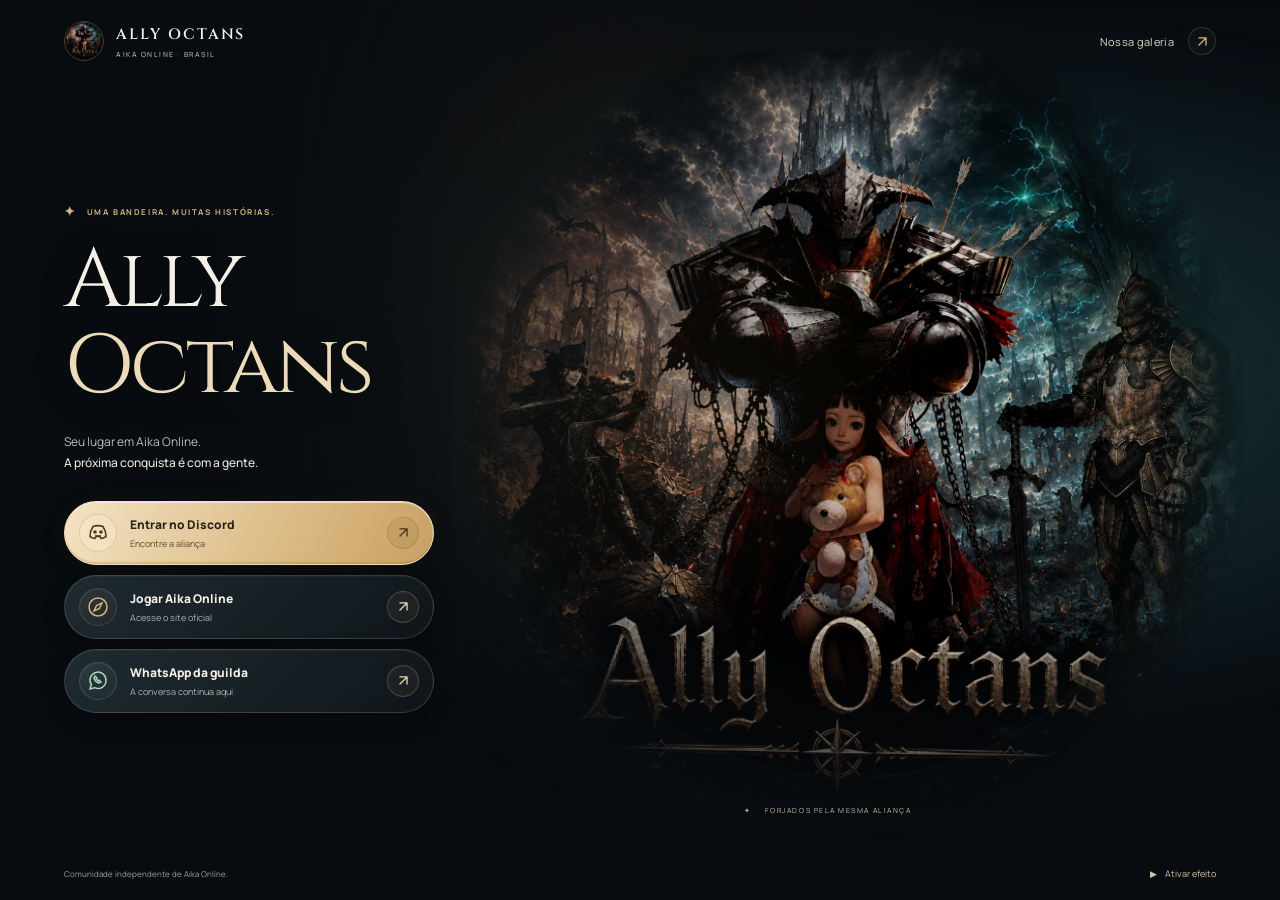
==== commit 04453187: "Refine rounded community buttons and consistent SVG arrows" ====
--- a/index.html
+++ b/index.html
@@ -14,7 +14,7 @@
   <title>Ally Octans — Sua aliança em Aika Online</title>
   <link rel="icon" href="assets/favicon.svg" type="image/svg+xml">
   <link rel="preload" href="assets/octans-guerreiros.jpg" as="image">
-  <link rel="stylesheet" href="style.css?v=2">
+  <link rel="stylesheet" href="style.css?v=3">
   <script src="script.js?v=2" defer></script>
 </head>
 <body class="home" data-motion="off">
@@ -33,7 +33,7 @@
   <div class="screen">
     <header class="header">
       <a class="brand" href="./" aria-label="Ally Octans — início"><img src="assets/octans-emblema.jpg" alt="" width="40" height="40"><span>ALLY OCTANS<small>AIKA ONLINE · BRASIL</small></span></a>
-      <a class="gallery-link" href="galeria.html">Nossa galeria <span aria-hidden="true">↗</span></a>
+      <a class="gallery-link" href="galeria.html">Nossa galeria <span aria-hidden="true"><svg class="ui-arrow" width="17" height="17" viewBox="0 0 24 24" fill="none" stroke="currentColor" stroke-width="1.8" stroke-linecap="round" stroke-linejoin="round" aria-hidden="true" focusable="false"><path d="M7 17 17 7M7 7h10v10"/></svg></span></a>
     </header>
     <main class="hero-main">
       <div class="hero-copy">
@@ -43,15 +43,15 @@
         <nav class="channels" id="canais" aria-label="Junte-se à Ally Octans">
           <a class="channel discord" href="https://discord.gg/MzQsPjSUYB" target="_blank" rel="noopener noreferrer">
             <span class="channel-icon" aria-hidden="true"><svg viewBox="0 0 24 24" fill="none" stroke="currentColor" stroke-width="1.6"><path d="M7 5.5c3-1 7-1 10 0 2 3 3 6 3 10-2 1.5-4 2-5 2l-1-2H10l-1 2c-1 0-3-.5-5-2 0-4 1-7 3-10Z"/><circle cx="9" cy="11" r="1" fill="currentColor"/><circle cx="15" cy="11" r="1" fill="currentColor"/><path d="M9 15h6"/></svg></span>
-            <span class="channel-copy"><b>Entrar no Discord</b><small>Encontre a aliança</small></span><span class="arrow" aria-hidden="true">↗</span>
+            <span class="channel-copy"><b>Entrar no Discord</b><small>Encontre a aliança</small></span><span class="arrow" aria-hidden="true"><svg class="ui-arrow" width="17" height="17" viewBox="0 0 24 24" fill="none" stroke="currentColor" stroke-width="1.8" stroke-linecap="round" stroke-linejoin="round" aria-hidden="true" focusable="false"><path d="M7 17 17 7M7 7h10v10"/></svg></span>
           </a>
           <a class="channel game" href="https://aikaonline-br.cbmgames.com/" target="_blank" rel="noopener noreferrer">
             <span class="channel-icon" aria-hidden="true"><svg viewBox="0 0 24 24" fill="none" stroke="currentColor" stroke-width="1.5"><circle cx="12" cy="12" r="9"/><path d="m16 8-2.5 5.5L8 16l2.5-5.5L16 8Z"/></svg></span>
-            <span class="channel-copy"><b>Jogar Aika Online</b><small>Acesse o site oficial</small></span><span class="arrow" aria-hidden="true">↗</span>
+            <span class="channel-copy"><b>Jogar Aika Online</b><small>Acesse o site oficial</small></span><span class="arrow" aria-hidden="true"><svg class="ui-arrow" width="17" height="17" viewBox="0 0 24 24" fill="none" stroke="currentColor" stroke-width="1.8" stroke-linecap="round" stroke-linejoin="round" aria-hidden="true" focusable="false"><path d="M7 17 17 7M7 7h10v10"/></svg></span>
           </a>
           <a class="channel whatsapp" href="https://chat.whatsapp.com/KpiEi4zC5MpD2daIkDjlk1" target="_blank" rel="noopener noreferrer">
             <span class="channel-icon" aria-hidden="true"><svg viewBox="0 0 24 24" fill="none" stroke="currentColor" stroke-width="1.5"><path d="M20 11.5a8 8 0 0 1-11.5 7.2L4 20l1.3-4.5A8 8 0 1 1 20 11.5Z"/><path d="m9 7-1 2c.5 3 2 4.5 5 5l2-1-2-2-1 1-2-2 1-1-2-2Z"/></svg></span>
-            <span class="channel-copy"><b>WhatsApp da guilda</b><small>A conversa continua aqui</small></span><span class="arrow" aria-hidden="true">↗</span>
+            <span class="channel-copy"><b>WhatsApp da guilda</b><small>A conversa continua aqui</small></span><span class="arrow" aria-hidden="true"><svg class="ui-arrow" width="17" height="17" viewBox="0 0 24 24" fill="none" stroke="currentColor" stroke-width="1.8" stroke-linecap="round" stroke-linejoin="round" aria-hidden="true" focusable="false"><path d="M7 17 17 7M7 7h10v10"/></svg></span>
           </a>
         </nav>
       </div>
--- a/style.css
+++ b/style.css
@@ -15,7 +15,8 @@
 .brand img{border-radius:50%;width:40px;height:40px;border:1px solid #d4b47d44}
 .brand small{display:block;font-family:Manrope,"Segoe UI",sans-serif;font-size:7px;font-weight:500;letter-spacing:.22em;margin-top:5px;color:#b5b1ab}
 .gallery-link{font-size:11px;letter-spacing:.03em;color:#dfd7c9;display:flex;align-items:center;gap:14px;min-height:44px}
-.gallery-link span{font-size:18px;color:var(--gold)}
+.gallery-link>span{display:inline-flex;align-items:center;justify-content:center;width:28px;height:28px;border:1px solid #d4b47d30;border-radius:50%;color:var(--gold);background:#d4b47d08}
+.ui-arrow{display:block;width:17px;height:17px;flex-shrink:0}
 .hero-main{min-height:0;position:relative;display:flex;align-items:center;padding:12px 0 25px}
 .hero-copy{width:min(440px,46%);position:relative}
 .eyebrow{display:flex;align-items:center;gap:10px;font-size:8px;font-weight:700;letter-spacing:.2em;color:var(--gold);margin:0 0 19px}
@@ -25,19 +26,27 @@
 .tagline{font-size:12px;line-height:1.8;color:#bebdbb;margin:20px 0 0}
 .tagline strong{font-weight:500;color:#eee6d8}
 .channels{display:grid;gap:10px;margin-top:27px;width:min(100%,370px)}
-.channel{display:flex;align-items:center;gap:15px;min-height:64px;padding:10px 17px;border:1px solid #d4b47d33;border-radius:5px;background:#10171bc9;backdrop-filter:blur(10px);box-shadow:0 7px 25px #0002;transition:transform .2s,border-color .2s,background .2s}
-.channel:hover{transform:translateX(5px);border-color:#e4c58a9c;background:#19232bed}
-.channel.discord{background:linear-gradient(110deg,#efddbb,#cda86d);border-color:#f2dfbd;color:#28221a}
-.channel.discord:hover{background:linear-gradient(110deg,#fff0d2,#dbb87e)}
-.channel-icon{display:flex;align-items:center;justify-content:center;width:33px;height:33px;flex-shrink:0;color:var(--gold)}
-.discord .channel-icon{color:#453721}
-.whatsapp .channel-icon{color:#96c4ae}
-.channel-icon svg{width:26px;height:26px}
-.channel-copy{display:grid;gap:4px}
+.channel{display:flex;align-items:center;gap:13px;min-height:64px;padding:10px 14px;border:1px solid #d4b47d38;border-radius:999px;background:linear-gradient(135deg,#243038db,#10171bed);-webkit-backdrop-filter:blur(10px);backdrop-filter:blur(10px);box-shadow:inset 0 1px 0 #ffffff0c,0 7px 22px #0004;transition:transform .2s,border-color .2s,box-shadow .2s,background .2s;-webkit-tap-highlight-color:transparent;touch-action:manipulation}
+.channel.discord{background:linear-gradient(115deg,#f3e3c4,#d9b77f 65%,#c8a064);border-color:#f4dfb7;color:#28221a;box-shadow:inset 0 1px 0 #fff8,inset 0 -2px 0 #9c773040,0 7px 22px #0004,0 0 24px #d2ac6010}
+.channel-icon{display:flex;align-items:center;justify-content:center;width:38px;height:38px;flex-shrink:0;border:1px solid #d4b47d2b;border-radius:50%;background:linear-gradient(145deg,#d4b47d18,#d4b47d05);color:var(--gold);box-shadow:inset 0 1px 0 #ffffff0b}
+.discord .channel-icon{color:#4e3b1d;background:#fff8e53d;border-color:#78603830}
+.whatsapp .channel-icon{color:#a5d6bb;background:linear-gradient(145deg,#a5d6bb1c,#a5d6bb05);border-color:#a5d6bb30}
+.channel-icon svg{width:24px;height:24px}
+.channel-copy{display:grid;gap:4px;min-width:0}
 .channel-copy b{font-size:12px;font-weight:800}
 .channel-copy small{font-size:9px;color:#b3b2ae}
 .discord .channel-copy small{color:#594a34}
-.arrow{margin-left:auto;font-size:21px;font-weight:400}
+.arrow{margin-left:auto;display:flex;align-items:center;justify-content:center;flex:0 0 32px;width:32px;height:32px;border:1px solid #d4b47d40;border-radius:50%;background:#d4b47d10;color:var(--bright);box-shadow:inset 0 1px 0 #ffffff0a;transition:background .2s,border-color .2s}
+.discord .arrow{background:#4f371714;border-color:#6b502a38;color:#493416}
+.arrow .ui-arrow{transition:transform .2s}
+@media(hover:hover) and (pointer:fine){
+ .channel:hover{transform:translateY(-2px);border-color:#e4c58a99;background:linear-gradient(135deg,#2b3943ee,#162129f5);box-shadow:inset 0 1px 0 #ffffff15,0 10px 26px #0005}
+ .channel.discord:hover{background:linear-gradient(115deg,#fff0d4,#e6c68f 65%,#d6af74);box-shadow:inset 0 1px 0 #fffa,0 10px 26px #0005,0 0 26px #d2ac6020}
+ .channel:hover .arrow{background:#d4b47d23;border-color:#d4b47d77}
+ .channel.discord:hover .arrow{background:#4f371725;border-color:#6b502a66}
+ .channel:hover .arrow .ui-arrow{transform:translate(1px,-1px)}
+}
+.channel:active{transform:scale(.985);box-shadow:inset 0 2px 5px #0002,0 3px 10px #0003}
 .scene-caption{position:absolute;left:59%;bottom:24px;font-size:7px;letter-spacing:.22em;color:#c9bea7;white-space:nowrap}
 .scene-caption span{margin-right:11px;color:var(--gold)}
 .footer{display:flex;align-items:center;justify-content:space-between;gap:10px;font-size:8px;color:#a39f98}
@@ -77,7 +86,9 @@
 .gallery-item:hover img{transform:scale(1.04)}
 .gallery-wide:hover img{transform:scale(1.1)}
 .gallery-item>span{position:absolute;inset:auto 0 0;padding:45px 20px 18px;background:linear-gradient(transparent,#000e);display:flex;justify-content:space-between;align-items:center;font-size:13px}
-.gallery-item i{font-size:22px;color:var(--gold);font-style:normal}
+.gallery-item i{display:flex;align-items:center;justify-content:center;width:30px;height:30px;border:1px solid #d4b47d55;border-radius:50%;background:#080c1080;color:var(--gold);font-style:normal}
+.footer-link{display:inline-flex;align-items:center;gap:6px}
+.footer-link .ui-arrow{width:14px;height:14px;color:var(--gold)}
 .gallery-shell .footer{padding:20px 0;min-height:54px}
 #lightbox{width:min(90vw,1000px);max-height:94svh;padding:0;border:1px solid #d4b47d55;background:#080c10;border-radius:8px;overflow:auto}
 #lightbox::backdrop{background:#000d;backdrop-filter:blur(8px)}
@@ -98,7 +109,7 @@
  h1{font-size:clamp(43px,12.5vw,65px);line-height:1.02}
  .tagline{font-size:11px;margin-top:13px}
  .channels{max-width:335px;margin:20px auto 0;gap:9px;text-align:left}
- .channel{min-height:59px;padding:9px 14px;gap:12px}.channel-icon{width:29px;height:29px}
+ .channel{min-height:59px;padding:9px 12px;gap:10px}.channel-icon{width:34px;height:34px}
  .scene-stage{top:25px;left:50%;transform:translateX(-50%);width:min(112vw,560px);height:min(112vw,560px)}
  .world-shade{background:linear-gradient(0deg,#080c10 7%,#080c10f5 25%,#080c1099 46%,#080c1022 68%,#080c1033)}
  .scene-caption{display:none}.footer{font-size:6px}#effect-toggle{font-size:8px}
@@ -114,7 +125,7 @@
  .hero-main{align-items:center;justify-content:flex-start;padding:4px 0}
  .hero-copy{width:min(47%,350px);text-align:left}.eyebrow{font-size:5px;margin-bottom:5px;justify-content:flex-start}
  h1{font-size:34px}.tagline{font-size:8px;line-height:1.4;margin-top:7px}.tagline br{display:none}.tagline strong{display:block}
- .channels{margin:9px 0 0;gap:5px}.channel{min-height:39px;padding:4px 10px;gap:9px}.channel-copy b{font-size:10px}.channel-copy small{display:none}.channel-icon{width:24px;height:24px}
+ .channels{margin:9px 0 0;gap:5px}.channel{min-height:44px;padding:4px 9px;gap:9px}.channel-copy b{font-size:10px}.channel-copy small{display:none}.channel-icon{width:28px;height:28px}.channel-icon svg{width:21px;height:21px}.arrow{flex-basis:28px;width:28px;height:28px}
  .scene-stage{left:74%;top:50%;width:93svh;height:93svh;transform:translate(-50%,-50%)}
  .world-shade{background:linear-gradient(90deg,#080c10 0%,#080c10dd 35%,#080c1022 75%),linear-gradient(0deg,#080c10,transparent 35%)}
  .footer{font-size:6px}#effect-toggle{font-size:7px;min-height:29px;padding-block:5px}.scene-caption{display:none}
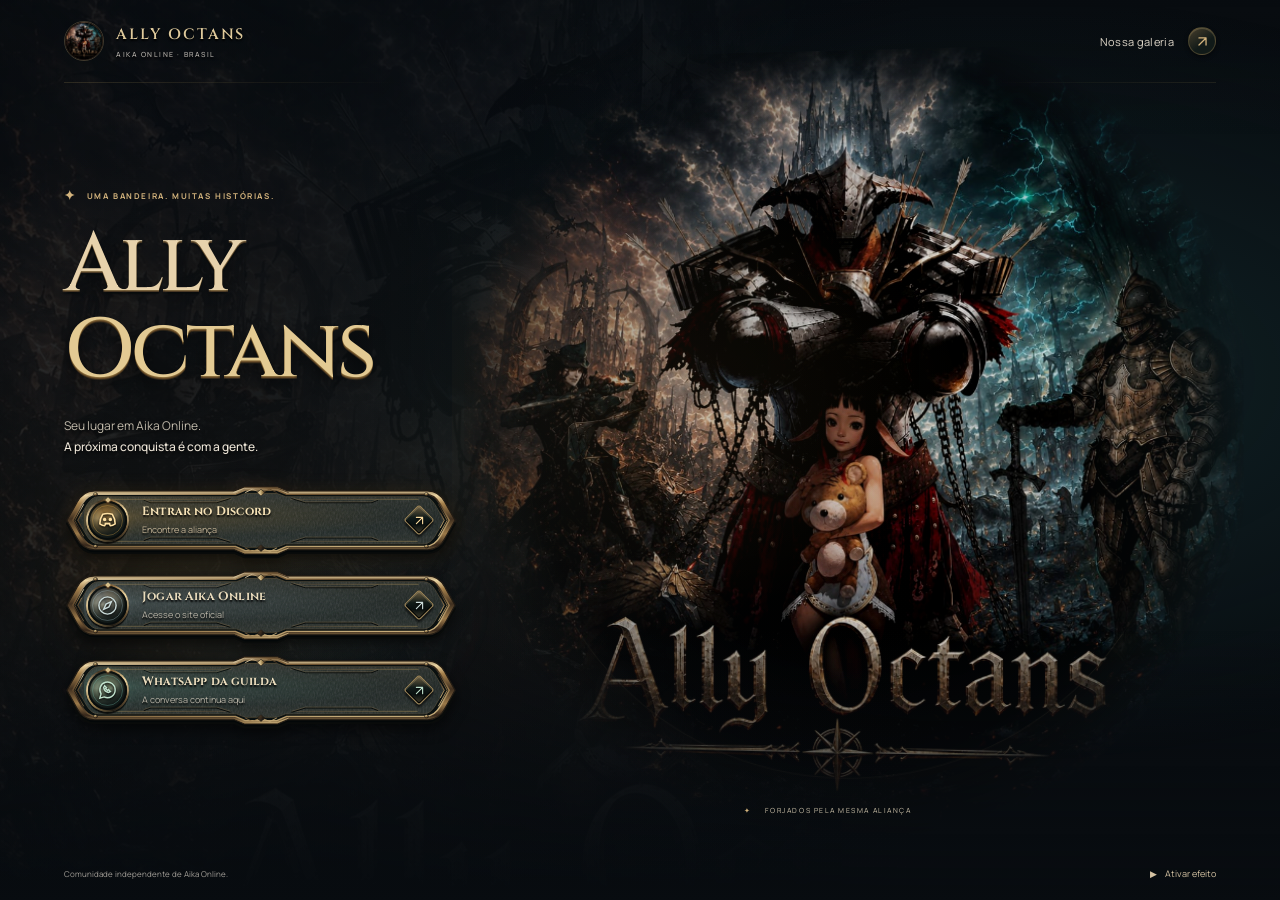
==== commit 9d44773a: "Integrate embossed RPG menu and atmospheric scene styling" ====
--- a/index.html
+++ b/index.html
@@ -14,7 +14,7 @@
   <title>Ally Octans — Sua aliança em Aika Online</title>
   <link rel="icon" href="assets/favicon.svg" type="image/svg+xml">
   <link rel="preload" href="assets/octans-guerreiros.jpg" as="image">
-  <link rel="stylesheet" href="style.css?v=3">
+  <link rel="stylesheet" href="style.css?v=4">
   <script src="script.js?v=2" defer></script>
 </head>
 <body class="home" data-motion="off">
--- a/style.css
+++ b/style.css
@@ -25,35 +25,47 @@
 h1 em{font-style:normal;color:var(--bright)}
 .tagline{font-size:12px;line-height:1.8;color:#bebdbb;margin:20px 0 0}
 .tagline strong{font-weight:500;color:#eee6d8}
-.channels{display:grid;gap:10px;margin-top:27px;width:min(100%,370px)}
-.channel{display:flex;align-items:center;gap:13px;min-height:64px;padding:10px 14px;border:1px solid #d4b47d38;border-radius:999px;background:linear-gradient(135deg,#243038db,#10171bed);-webkit-backdrop-filter:blur(10px);backdrop-filter:blur(10px);box-shadow:inset 0 1px 0 #ffffff0c,0 7px 22px #0004;transition:transform .2s,border-color .2s,box-shadow .2s,background .2s;-webkit-tap-highlight-color:transparent;touch-action:manipulation}
-.channel.discord{background:linear-gradient(115deg,#f3e3c4,#d9b77f 65%,#c8a064);border-color:#f4dfb7;color:#28221a;box-shadow:inset 0 1px 0 #fff8,inset 0 -2px 0 #9c773040,0 7px 22px #0004,0 0 24px #d2ac6010}
-.channel-icon{display:flex;align-items:center;justify-content:center;width:38px;height:38px;flex-shrink:0;border:1px solid #d4b47d2b;border-radius:50%;background:linear-gradient(145deg,#d4b47d18,#d4b47d05);color:var(--gold);box-shadow:inset 0 1px 0 #ffffff0b}
-.discord .channel-icon{color:#4e3b1d;background:#fff8e53d;border-color:#78603830}
-.whatsapp .channel-icon{color:#a5d6bb;background:linear-gradient(145deg,#a5d6bb1c,#a5d6bb05);border-color:#a5d6bb30}
-.channel-icon svg{width:24px;height:24px}
-.channel-copy{display:grid;gap:4px;min-width:0}
-.channel-copy b{font-size:12px;font-weight:800}
-.channel-copy small{font-size:9px;color:#b3b2ae}
-.discord .channel-copy small{color:#594a34}
-.arrow{margin-left:auto;display:flex;align-items:center;justify-content:center;flex:0 0 32px;width:32px;height:32px;border:1px solid #d4b47d40;border-radius:50%;background:#d4b47d10;color:var(--bright);box-shadow:inset 0 1px 0 #ffffff0a;transition:background .2s,border-color .2s}
-.discord .arrow{background:#4f371714;border-color:#6b502a38;color:#493416}
-.arrow .ui-arrow{transition:transform .2s}
+/* A cast-metal game menu. The SVG is decorative; labels remain real text. */
+.channels{display:grid;gap:11px;margin-top:27px;width:min(100%,394px);position:relative;isolation:isolate}
+.channels::before{content:"";position:absolute;inset:-24px -35px -28px;z-index:-1;pointer-events:none;background:radial-gradient(ellipse at 18% 40%,#c3934020,transparent 62%),radial-gradient(ellipse at 85% 60%,#74b8c011,transparent 64%);mask-image:radial-gradient(ellipse,#000 30%,transparent 71%);-webkit-mask-image:radial-gradient(ellipse,#000 30%,transparent 71%)}
+.channel{--rune-rgb:170,197,208;--rune-light:#cbdcdb;position:relative;isolation:isolate;display:flex;align-items:center;gap:13px;min-height:74px;padding:12px 23px 15px 22px;border:0;border-radius:22px;background:url("assets/rpg-button-frame.svg") center/100% 100% no-repeat;filter:drop-shadow(0 5px 7px #0009);color:#e9dbbc;text-shadow:0 2px 2px #000;transition:transform .2s,filter .2s;-webkit-tap-highlight-color:transparent;touch-action:manipulation}
+.channel::before{content:"";position:absolute;inset:12px 20px 16px;z-index:-1;border-radius:18px;background:radial-gradient(ellipse at 13% 42%,rgba(var(--rune-rgb),.2),transparent 62%);pointer-events:none}
+.channel::after{content:"";position:absolute;inset:12px 20px 16px;border-radius:18px;background:linear-gradient(105deg,transparent 40%,#fff1c524 49%,transparent 58%) 130% 0/260% 100%;opacity:0;transition:background-position .6s,opacity .25s;pointer-events:none}
+.channel.discord{--rune-rgb:227,171,77;--rune-light:#ffe0a2;filter:drop-shadow(0 5px 7px #000a) drop-shadow(0 0 8px #b4873f26);color:#f6e2b6}
+.channel.whatsapp{--rune-rgb:117,192,176;--rune-light:#c0e1cc}
+.channel-icon{position:relative;display:flex;align-items:center;justify-content:center;width:43px;height:43px;flex-shrink:0;border:2px solid transparent;border-radius:50%;background:radial-gradient(circle at 38% 26%,rgba(var(--rune-rgb),.42),#141b19 65%,#060b0b) padding-box,conic-gradient(from 10deg,#7c5b32,#ecd4a0 14%,#665032 29%,#211c14 43%,#a58a58 62%,#e0c99b 75%,#463725 90%,#7c5b32) border-box;box-shadow:inset 0 0 0 2px #070b0bd9,inset 0 4px 6px #0007,0 2px 1px #000c,0 0 9px rgba(var(--rune-rgb),.15);color:var(--rune-light)}
+.channel-icon::before{content:"";position:absolute;inset:4px;border:1px solid rgba(var(--rune-rgb),.3);border-radius:50%;pointer-events:none}
+.channel-icon::after{content:"";position:absolute;width:4px;height:4px;left:calc(50% - 2px);top:-3px;transform:rotate(45deg);background:#d6be88;box-shadow:1px 1px 0 #49311a;pointer-events:none}
+.channel-icon svg{position:relative;width:23px;height:23px;filter:drop-shadow(0 1px 1px #000)}
+.channel-copy{display:grid;gap:4px;min-width:0;position:relative}
+.channel-copy b{font-family:Cinzel,Georgia,serif;font-size:12px;font-weight:700;letter-spacing:.015em;line-height:1.3}
+.channel-copy small{font-size:9px;color:#b8b3a6;line-height:1.4}
+.discord .channel-copy small{color:#c5b598}
+.arrow{position:relative;margin-left:auto;display:flex;align-items:center;justify-content:center;flex:0 0 32px;width:32px;height:32px;color:var(--rune-light)}
+.arrow::before{content:"";position:absolute;inset:5px;transform:rotate(45deg);border:1px solid #a18758;border-radius:3px;background:linear-gradient(135deg,#706042,#111b19 42%,#09100f 65%,#403c2c);box-shadow:inset 1px 1px 0 #ead4a333,inset -1px -1px 0 #000,2px 2px 2px #0009;transition:box-shadow .2s}
+.arrow .ui-arrow{position:relative;width:15px;height:15px;filter:drop-shadow(0 1px 1px #000);transition:transform .2s}
 @media(hover:hover) and (pointer:fine){
- .channel:hover{transform:translateY(-2px);border-color:#e4c58a99;background:linear-gradient(135deg,#2b3943ee,#162129f5);box-shadow:inset 0 1px 0 #ffffff15,0 10px 26px #0005}
- .channel.discord:hover{background:linear-gradient(115deg,#fff0d4,#e6c68f 65%,#d6af74);box-shadow:inset 0 1px 0 #fffa,0 10px 26px #0005,0 0 26px #d2ac6020}
- .channel:hover .arrow{background:#d4b47d23;border-color:#d4b47d77}
- .channel.discord:hover .arrow{background:#4f371725;border-color:#6b502a66}
+ .channel:hover{transform:perspective(700px) rotateX(4deg) translateY(-2px);filter:drop-shadow(0 8px 10px #000a) drop-shadow(0 0 7px rgba(var(--rune-rgb),.2))}
+ .channel:hover::after{background-position:0 0;opacity:1}
+ .channel:hover .arrow::before{box-shadow:inset 1px 1px 0 #ead4a355,2px 2px 2px #0009,0 0 9px rgba(var(--rune-rgb),.25)}
  .channel:hover .arrow .ui-arrow{transform:translate(1px,-1px)}
 }
-.channel:active{transform:scale(.985);box-shadow:inset 0 2px 5px #0002,0 3px 10px #0003}
+.channel:active{transform:translateY(3px) scale(.995);filter:drop-shadow(0 1px 2px #000a)}
+.channel:focus-visible{outline:2px solid #ecd5a5;outline-offset:4px;filter:drop-shadow(0 0 8px #d6bc7844)}
 .scene-caption{position:absolute;left:59%;bottom:24px;font-size:7px;letter-spacing:.22em;color:#c9bea7;white-space:nowrap}
 .scene-caption span{margin-right:11px;color:var(--gold)}
 .footer{display:flex;align-items:center;justify-content:space-between;gap:10px;font-size:8px;color:#a39f98}
 #effect-toggle{display:flex;align-items:center;gap:8px;border:0;background:none;padding:10px 0 10px 10px;font-size:9px;color:#d4c2a3;min-height:36px;white-space:nowrap}
 .effect-icon{font-size:9px}
 .world{position:fixed;inset:0;overflow:hidden;pointer-events:none}
-.world-glow{position:absolute;inset:0;background:radial-gradient(ellipse at 77% 42%,#183538 0%,transparent 50%),radial-gradient(ellipse at 39% 30%,#46372560,transparent 55%)}
+.world::before{content:"";position:absolute;inset:0;background:url("assets/octans-guerreiros.jpg") center 38%/cover no-repeat;opacity:.22;filter:saturate(.65);mask-image:linear-gradient(90deg,#000,transparent 67%);-webkit-mask-image:linear-gradient(90deg,#000,transparent 67%)}
+.home h1{font-weight:500;color:#e7d2ac;text-shadow:0 1px 0 #7b643e,0 2px 0 #493824,0 4px 2px #080b0c,0 10px 24px #000a}
+.home h1 em{color:#e3ca93;text-shadow:0 1px 0 #856a3a,0 2px 0 #624626,0 3px 0 #302719,0 7px 15px #000b}
+.home .brand{color:#dfca9c;text-shadow:0 2px 2px #000}
+.home .tagline{color:#c0b9aa;text-shadow:0 2px 5px #000}
+.home .gallery-link>span{border-color:#a78c5555;background:linear-gradient(145deg,#483f2c,#111a18 60%);box-shadow:inset 0 1px 0 #e2c89633,0 2px 4px #0007}
+.home .screen::before{content:"";position:absolute;top:82px;left:clamp(24px,5vw,88px);right:clamp(24px,5vw,88px);height:1px;background:linear-gradient(90deg,#b39a6033,transparent 30%,transparent 80%,#b39a6022);pointer-events:none}
+.world-glow{position:absolute;inset:0;background:radial-gradient(ellipse at 77% 42%,#18353888 0%,transparent 52%),radial-gradient(ellipse at 22% 60%,#65503436,transparent 53%)}
 .scene-stage{position:absolute;width:min(86svh,930px);height:min(86svh,930px);left:66%;top:49%;transform:translate(-50%,-50%);perspective:1100px}
 .scene-depth{position:relative;width:100%;height:100%;transform-style:preserve-3d;transform:rotateX(var(--tilt-x,0deg)) rotateY(var(--tilt-y,-4deg)) translate3d(var(--shift-x,0px),var(--shift-y,0px),0);transition:transform .22s;will-change:transform}
 .scene-poster,.scene-video{position:absolute;inset:0;width:100%;height:100%;object-fit:contain;mask-image:radial-gradient(ellipse at 50% 48%,#000 38%,#000c 58%,transparent 73%);-webkit-mask-image:radial-gradient(ellipse at 50% 48%,#000 38%,#000c 58%,transparent 73%);filter:brightness(.87) contrast(1.05);transform:translateZ(10px)}
@@ -61,7 +73,7 @@
 .scene-video.is-ready{opacity:1}
 .scene-light{position:absolute;inset:0;background:radial-gradient(ellipse at 25% 45%,#f9b84e12,transparent 38%);transform:translateZ(40px)}
 .orbit{position:absolute;inset:7%;border:1px solid #d4b47d18;border-radius:50%;transform:translateZ(-30px) rotateX(12deg);box-shadow:0 0 100px #bf99410a}
-.world-shade{position:absolute;inset:0;background:linear-gradient(90deg,#080c10 0%,#080c10ef 22%,#080c1055 48%,transparent 72%),linear-gradient(0deg,#080c10 0%,transparent 30%,transparent 85%,#080c1044)}
+.world-shade{position:absolute;inset:0;background:linear-gradient(90deg,#080c1066 0%,#080c1099 25%,#080c1033 48%,transparent 72%),linear-gradient(0deg,#080c10 0%,transparent 30%,transparent 85%,#080c1044)}
 .embers{position:absolute;inset:0}
 .embers i{position:absolute;width:3px;height:3px;border-radius:50%;background:#f4d29c;box-shadow:0 0 9px #ecbc69;bottom:13%;left:48%;opacity:0;animation:float-up 9s linear infinite;animation-play-state:paused}
 .embers i:nth-child(2){left:85%;bottom:26%;animation-delay:-3s}
@@ -98,7 +110,7 @@
 .lightbox-footer h2{font-size:13px;margin:0;font-weight:500}
 .lightbox-footer span{font-size:8px;letter-spacing:.1em;color:#a9a299}
 @media(min-width:1500px){.scene-stage{width:min(96svh,1050px);height:min(96svh,1050px);left:65%}}
-@media(max-width:900px){.screen{padding-inline:30px}.hero-copy{width:48%}h1{font-size:68px}.channel{min-height:59px}.scene-stage{left:70%;width:83svh;height:83svh}}
+@media(max-width:900px){.screen{padding-inline:30px}.hero-copy{width:48%}h1{font-size:68px}.channel{min-height:67px}.scene-stage{left:70%;width:83svh;height:83svh}}
 @media(max-width:680px){
  .screen{padding-inline:22px;grid-template-rows:65px minmax(0,1fr) 44px}
  .brand{font-size:12px;gap:8px}.brand img{width:33px;height:33px}.brand small{font-size:6px}
@@ -109,25 +121,28 @@
  h1{font-size:clamp(43px,12.5vw,65px);line-height:1.02}
  .tagline{font-size:11px;margin-top:13px}
  .channels{max-width:335px;margin:20px auto 0;gap:9px;text-align:left}
- .channel{min-height:59px;padding:9px 12px;gap:10px}.channel-icon{width:34px;height:34px}
+ .channel{min-height:66px;padding:11px 19px 14px;gap:10px}.channel-icon{width:39px;height:39px}
+ .channel-copy b{font-size:11px}.channel-copy small{font-size:8px}
+ .world::before{background-position:36% 75%;background-size:auto 100%;opacity:.16;mask-image:linear-gradient(0deg,#000,transparent 70%);-webkit-mask-image:linear-gradient(0deg,#000,transparent 70%)}
+ .home .screen::before{top:64px;left:22px;right:22px}
  .scene-stage{top:25px;left:50%;transform:translateX(-50%);width:min(112vw,560px);height:min(112vw,560px)}
- .world-shade{background:linear-gradient(0deg,#080c10 7%,#080c10f5 25%,#080c1099 46%,#080c1022 68%,#080c1033)}
+ .world-shade{background:linear-gradient(0deg,#080c10b0 7%,#080c10c9 25%,#080c1099 46%,#080c1022 68%,#080c1033)}
  .scene-caption{display:none}.footer{font-size:6px}#effect-toggle{font-size:8px}
  .gallery-shell .header{min-height:65px}.gallery-main{padding:35px 0 40px}
  .gallery-heading .eyebrow{justify-content:flex-start}.gallery-heading h1{font-size:30px}
  .gallery-grid{gap:12px}.gallery-item.gallery-wide{aspect-ratio:2.2}.gallery-wide img{transform:scale(1.3)}
  .gallery-wide:hover img{transform:scale(1.33)}.gallery-item>span{font-size:10px;padding:25px 10px 10px}
 }
-@media(min-width:681px) and (max-height:740px){.screen{grid-template-rows:64px minmax(0,1fr) 42px}h1{font-size:62px}.eyebrow{margin-bottom:12px}.tagline{font-size:11px;margin-top:13px}.channels{gap:8px;margin-top:18px}.channel{min-height:56px}.hero-main{padding:8px 0}}
-@media(max-width:680px) and (max-height:690px){.screen{grid-template-rows:58px minmax(0,1fr) 38px}.hero-main{padding-bottom:13px}h1{font-size:44px}.eyebrow{margin-bottom:9px}.tagline{font-size:10px;margin-top:9px}.channels{margin-top:15px;gap:8px}.channel{min-height:53px}.channel-copy small{font-size:8px}.scene-stage{top:0;width:104vw;height:104vw}}
+@media(min-width:681px) and (max-height:740px){.screen{grid-template-rows:64px minmax(0,1fr) 42px}h1{font-size:62px}.eyebrow{margin-bottom:12px}.tagline{font-size:11px;margin-top:13px}.channels{gap:8px;margin-top:18px}.channel{min-height:64px;padding-block:10px 13px}.hero-main{padding:8px 0}.home .screen::before{top:64px}}
+@media(max-width:680px) and (max-height:690px){.screen{grid-template-rows:58px minmax(0,1fr) 38px}.hero-main{padding-bottom:13px}h1{font-size:44px}.eyebrow{margin-bottom:9px}.tagline{font-size:10px;margin-top:9px}.channels{margin-top:15px;gap:8px}.channel{min-height:60px;padding:9px 18px 12px}.channel-icon{width:35px;height:35px}.channel-copy small{font-size:8px}.home .screen::before{top:57px}.scene-stage{top:0;width:104vw;height:104vw}}
 @media(max-height:520px){
  .screen{min-height:340px;grid-template-rows:49px minmax(0,1fr) 29px;padding-inline:25px}
  .hero-main{align-items:center;justify-content:flex-start;padding:4px 0}
  .hero-copy{width:min(47%,350px);text-align:left}.eyebrow{font-size:5px;margin-bottom:5px;justify-content:flex-start}
  h1{font-size:34px}.tagline{font-size:8px;line-height:1.4;margin-top:7px}.tagline br{display:none}.tagline strong{display:block}
- .channels{margin:9px 0 0;gap:5px}.channel{min-height:44px;padding:4px 9px;gap:9px}.channel-copy b{font-size:10px}.channel-copy small{display:none}.channel-icon{width:28px;height:28px}.channel-icon svg{width:21px;height:21px}.arrow{flex-basis:28px;width:28px;height:28px}
+ .channels{margin:9px 0 0;gap:5px}.channel{min-height:46px;padding:6px 17px 8px;gap:9px}.channel-copy b{font-size:10px}.channel-copy small{display:none}.channel-icon{width:28px;height:28px}.channel-icon svg{width:18px;height:18px}.arrow{flex-basis:28px;width:28px;height:28px}.home .screen::before{top:48px}
  .scene-stage{left:74%;top:50%;width:93svh;height:93svh;transform:translate(-50%,-50%)}
  .world-shade{background:linear-gradient(90deg,#080c10 0%,#080c10dd 35%,#080c1022 75%),linear-gradient(0deg,#080c10,transparent 35%)}
  .footer{font-size:6px}#effect-toggle{font-size:7px;min-height:29px;padding-block:5px}.scene-caption{display:none}
 }
-@media(prefers-reduced-motion:reduce){*,*::before,*::after{animation:none!important;transition:none!important}.scene-depth,body[data-motion=off] .scene-depth{transform:none}}
+@media(prefers-reduced-motion:reduce){*,*::before,*::after{animation:none!important;transition:none!important}.scene-depth,body[data-motion=off] .scene-depth,.channel:hover,.channel:active{transform:none}}
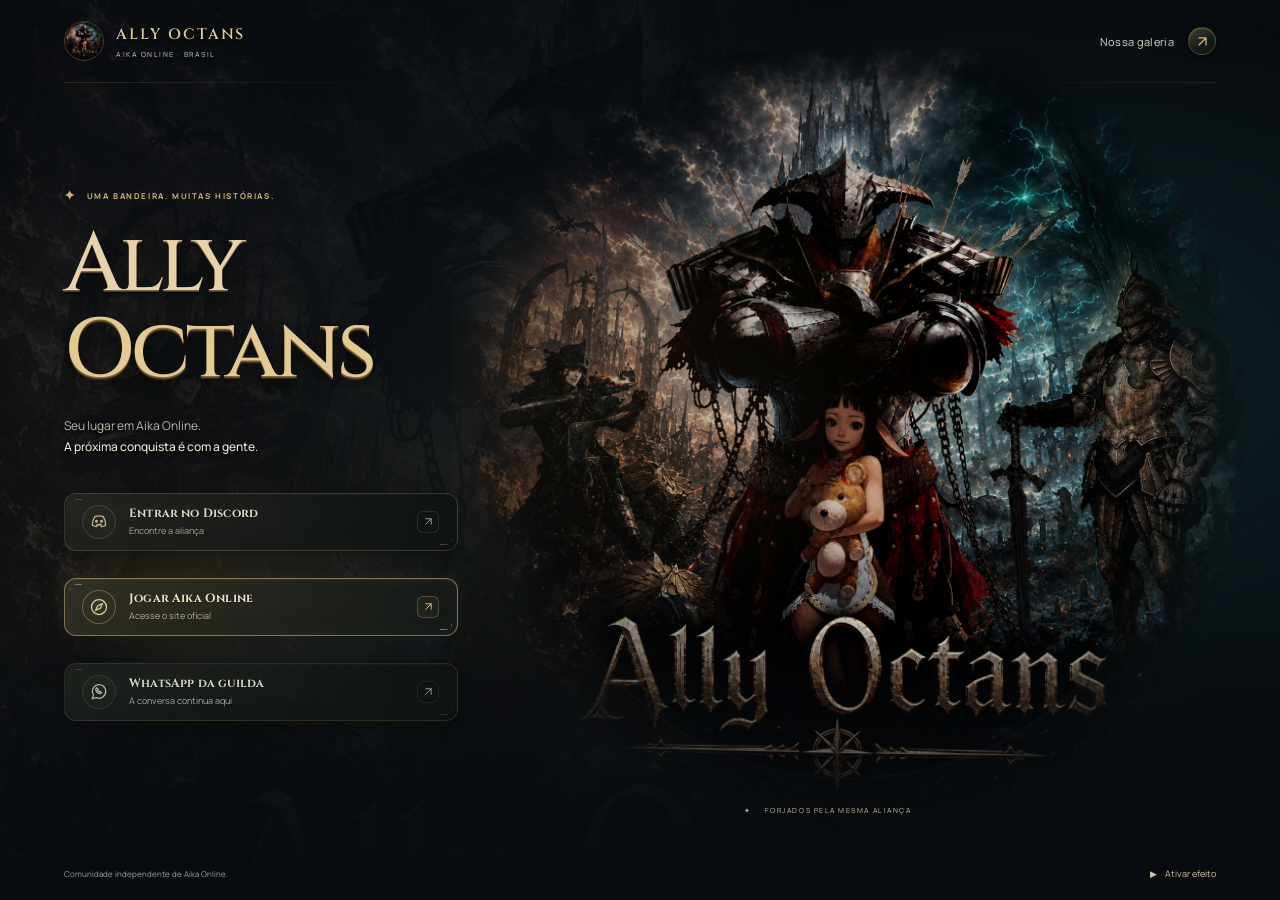
==== commit 37ad2128: "Refine only the action buttons and prioritize the game CTA" ====
--- a/index.html
+++ b/index.html
@@ -14,7 +14,7 @@
   <title>Ally Octans — Sua aliança em Aika Online</title>
   <link rel="icon" href="assets/favicon.svg" type="image/svg+xml">
   <link rel="preload" href="assets/octans-guerreiros.jpg" as="image">
-  <link rel="stylesheet" href="style.css?v=4">
+  <link rel="stylesheet" href="style.css?v=5">
   <script src="script.js?v=2" defer></script>
 </head>
 <body class="home" data-motion="off">
--- a/style.css
+++ b/style.css
@@ -25,33 +25,39 @@
 h1 em{font-style:normal;color:var(--bright)}
 .tagline{font-size:12px;line-height:1.8;color:#bebdbb;margin:20px 0 0}
 .tagline strong{font-weight:500;color:#eee6d8}
-/* A cast-metal game menu. The SVG is decorative; labels remain real text. */
-.channels{display:grid;gap:11px;margin-top:27px;width:min(100%,394px);position:relative;isolation:isolate}
+/* Refined actions. Retain the old row footprints so the surrounding artwork and text do not move. */
+.channels{display:grid;grid-auto-rows:74px;align-items:center;gap:11px;margin-top:27px;width:min(100%,394px);position:relative;isolation:isolate}
 .channels::before{content:"";position:absolute;inset:-24px -35px -28px;z-index:-1;pointer-events:none;background:radial-gradient(ellipse at 18% 40%,#c3934020,transparent 62%),radial-gradient(ellipse at 85% 60%,#74b8c011,transparent 64%);mask-image:radial-gradient(ellipse,#000 30%,transparent 71%);-webkit-mask-image:radial-gradient(ellipse,#000 30%,transparent 71%)}
-.channel{--rune-rgb:170,197,208;--rune-light:#cbdcdb;position:relative;isolation:isolate;display:flex;align-items:center;gap:13px;min-height:74px;padding:12px 23px 15px 22px;border:0;border-radius:22px;background:url("assets/rpg-button-frame.svg") center/100% 100% no-repeat;filter:drop-shadow(0 5px 7px #0009);color:#e9dbbc;text-shadow:0 2px 2px #000;transition:transform .2s,filter .2s;-webkit-tap-highlight-color:transparent;touch-action:manipulation}
-.channel::before{content:"";position:absolute;inset:12px 20px 16px;z-index:-1;border-radius:18px;background:radial-gradient(ellipse at 13% 42%,rgba(var(--rune-rgb),.2),transparent 62%);pointer-events:none}
-.channel::after{content:"";position:absolute;inset:12px 20px 16px;border-radius:18px;background:linear-gradient(105deg,transparent 40%,#fff1c524 49%,transparent 58%) 130% 0/260% 100%;opacity:0;transition:background-position .6s,opacity .25s;pointer-events:none}
-.channel.discord{--rune-rgb:227,171,77;--rune-light:#ffe0a2;filter:drop-shadow(0 5px 7px #000a) drop-shadow(0 0 8px #b4873f26);color:#f6e2b6}
-.channel.whatsapp{--rune-rgb:117,192,176;--rune-light:#c0e1cc}
-.channel-icon{position:relative;display:flex;align-items:center;justify-content:center;width:43px;height:43px;flex-shrink:0;border:2px solid transparent;border-radius:50%;background:radial-gradient(circle at 38% 26%,rgba(var(--rune-rgb),.42),#141b19 65%,#060b0b) padding-box,conic-gradient(from 10deg,#7c5b32,#ecd4a0 14%,#665032 29%,#211c14 43%,#a58a58 62%,#e0c99b 75%,#463725 90%,#7c5b32) border-box;box-shadow:inset 0 0 0 2px #070b0bd9,inset 0 4px 6px #0007,0 2px 1px #000c,0 0 9px rgba(var(--rune-rgb),.15);color:var(--rune-light)}
-.channel-icon::before{content:"";position:absolute;inset:4px;border:1px solid rgba(var(--rune-rgb),.3);border-radius:50%;pointer-events:none}
-.channel-icon::after{content:"";position:absolute;width:4px;height:4px;left:calc(50% - 2px);top:-3px;transform:rotate(45deg);background:#d6be88;box-shadow:1px 1px 0 #49311a;pointer-events:none}
-.channel-icon svg{position:relative;width:23px;height:23px;filter:drop-shadow(0 1px 1px #000)}
+.channel{position:relative;isolation:isolate;display:flex;align-items:center;gap:13px;height:58px;min-height:44px;padding:8px 17px;border:1px solid #aa966344;border-radius:12px;background:linear-gradient(110deg,#232521c9,#0d1212dc);-webkit-backdrop-filter:blur(6px);backdrop-filter:blur(6px);box-shadow:inset 0 1px 0 #e0d1ac08,0 3px 9px #0003;color:#ddd7c9;text-shadow:0 1px 2px #0005;transition:border-color .2s,box-shadow .2s,background .2s,transform .15s;-webkit-tap-highlight-color:transparent;touch-action:manipulation}
+.channel::before{content:"";position:absolute;inset:1px;z-index:-1;border-radius:inherit;background:radial-gradient(ellipse at 14% 30%,#bca77708,transparent 64%),repeating-linear-gradient(155deg,transparent 0 5px,#c9bfa603 6px,transparent 7px);pointer-events:none}
+.channel::after{content:"";position:absolute;inset:5px;border-radius:7px;opacity:.35;background:linear-gradient(#b4a177,#b4a177) left top/12px 1px no-repeat,linear-gradient(#b4a177,#b4a177) left top/1px 6px no-repeat,linear-gradient(#b4a177,#b4a177) right bottom/12px 1px no-repeat,linear-gradient(#b4a177,#b4a177) right bottom/1px 6px no-repeat;pointer-events:none}
+.channel.game{border-color:#b6a172a8;background:linear-gradient(110deg,#302f24dd,#151a17e0);box-shadow:inset 0 0 20px #b3a16a0d,inset 0 1px 0 #d8c69b16,0 0 14px #ac955018,0 3px 9px #0004;color:#eee1c3}
+.channel.game::after{opacity:.65}
+.channel.whatsapp{border-color:#a08d5f30;background:linear-gradient(110deg,#1c221fc4,#0e1412cf);color:#d2d1c7}
+.channel.whatsapp::after{opacity:.23}
+.channel-icon{position:relative;display:flex;align-items:center;justify-content:center;width:34px;height:34px;flex-shrink:0;border:1px solid #b29f733b;border-radius:50%;background:#c4b48d06;color:#c4b493}
+.game .channel-icon{border-color:#bda77973;background:radial-gradient(circle,#b6a06a16,transparent 75%);color:#e0ce9e}
+.whatsapp .channel-icon{border-color:#a799722c;color:#abb8aa;background:#b2bda006}
+.channel-icon svg{position:relative;width:20px;height:20px}
 .channel-copy{display:grid;gap:4px;min-width:0;position:relative}
 .channel-copy b{font-family:Cinzel,Georgia,serif;font-size:12px;font-weight:700;letter-spacing:.015em;line-height:1.3}
-.channel-copy small{font-size:9px;color:#b8b3a6;line-height:1.4}
-.discord .channel-copy small{color:#c5b598}
-.arrow{position:relative;margin-left:auto;display:flex;align-items:center;justify-content:center;flex:0 0 32px;width:32px;height:32px;color:var(--rune-light)}
-.arrow::before{content:"";position:absolute;inset:5px;transform:rotate(45deg);border:1px solid #a18758;border-radius:3px;background:linear-gradient(135deg,#706042,#111b19 42%,#09100f 65%,#403c2c);box-shadow:inset 1px 1px 0 #ead4a333,inset -1px -1px 0 #000,2px 2px 2px #0009;transition:box-shadow .2s}
-.arrow .ui-arrow{position:relative;width:15px;height:15px;filter:drop-shadow(0 1px 1px #000);transition:transform .2s}
+.channel-copy small{font-size:9px;color:#aaa99e;line-height:1.4}
+.game .channel-copy small{color:#bcb49f}
+.arrow{position:relative;margin-left:auto;display:flex;align-items:center;justify-content:center;flex:0 0 24px;width:24px;height:24px;color:#ac9f80}
+.arrow::before{content:"";position:absolute;inset:1px;border:1px solid #ad9d7530;border-radius:6px;background:#b4a37c03;transition:border-color .2s,background .2s}
+.game .arrow{color:#d4bf8e}
+.game .arrow::before{border-color:#bda57555;background:#b09d6510}
+.whatsapp .arrow{color:#939886}
+.whatsapp .arrow::before{border-color:#ad9d751e}
+.arrow .ui-arrow{position:relative;width:13px;height:13px;transition:transform .2s}
 @media(hover:hover) and (pointer:fine){
- .channel:hover{transform:perspective(700px) rotateX(4deg) translateY(-2px);filter:drop-shadow(0 8px 10px #000a) drop-shadow(0 0 7px rgba(var(--rune-rgb),.2))}
- .channel:hover::after{background-position:0 0;opacity:1}
- .channel:hover .arrow::before{box-shadow:inset 1px 1px 0 #ead4a355,2px 2px 2px #0009,0 0 9px rgba(var(--rune-rgb),.25)}
+ .channel:hover{border-color:#b7a27380;background:linear-gradient(110deg,#2b2e26dd,#141b17e3);box-shadow:inset 0 1px 0 #d9cba712,0 4px 12px #0004}
+ .channel.game:hover{border-color:#c2ae7bbf;box-shadow:inset 0 0 20px #b3a16a15,0 0 15px #ac955023,0 4px 12px #0004}
+ .channel:hover .arrow::before{border-color:#b4a1777a;background:#b4a37c0c}
  .channel:hover .arrow .ui-arrow{transform:translate(1px,-1px)}
 }
-.channel:active{transform:translateY(3px) scale(.995);filter:drop-shadow(0 1px 2px #000a)}
-.channel:focus-visible{outline:2px solid #ecd5a5;outline-offset:4px;filter:drop-shadow(0 0 8px #d6bc7844)}
+.channel:active{transform:translateY(1px);box-shadow:inset 0 1px 4px #0003}
+.channel:focus-visible{outline:2px solid #c4b083;outline-offset:3px}
 .scene-caption{position:absolute;left:59%;bottom:24px;font-size:7px;letter-spacing:.22em;color:#c9bea7;white-space:nowrap}
 .scene-caption span{margin-right:11px;color:var(--gold)}
 .footer{display:flex;align-items:center;justify-content:space-between;gap:10px;font-size:8px;color:#a39f98}
@@ -110,7 +116,7 @@
 .lightbox-footer h2{font-size:13px;margin:0;font-weight:500}
 .lightbox-footer span{font-size:8px;letter-spacing:.1em;color:#a9a299}
 @media(min-width:1500px){.scene-stage{width:min(96svh,1050px);height:min(96svh,1050px);left:65%}}
-@media(max-width:900px){.screen{padding-inline:30px}.hero-copy{width:48%}h1{font-size:68px}.channel{min-height:67px}.scene-stage{left:70%;width:83svh;height:83svh}}
+@media(max-width:900px){.screen{padding-inline:30px}.hero-copy{width:48%}h1{font-size:68px}.channels{grid-auto-rows:70px}.channel{height:55px}.scene-stage{left:70%;width:83svh;height:83svh}}
 @media(max-width:680px){
  .screen{padding-inline:22px;grid-template-rows:65px minmax(0,1fr) 44px}
  .brand{font-size:12px;gap:8px}.brand img{width:33px;height:33px}.brand small{font-size:6px}
@@ -120,8 +126,8 @@
  .eyebrow{font-size:6px;justify-content:center;gap:7px;margin-bottom:12px}
  h1{font-size:clamp(43px,12.5vw,65px);line-height:1.02}
  .tagline{font-size:11px;margin-top:13px}
- .channels{max-width:335px;margin:20px auto 0;gap:9px;text-align:left}
- .channel{min-height:66px;padding:11px 19px 14px;gap:10px}.channel-icon{width:39px;height:39px}
+ .channels{max-width:335px;margin:20px auto 0;grid-auto-rows:66px;gap:9px;text-align:left}
+ .channel{height:52px;padding:7px 15px;gap:12px}.channel-icon{width:32px;height:32px}
  .channel-copy b{font-size:11px}.channel-copy small{font-size:8px}
  .world::before{background-position:36% 75%;background-size:auto 100%;opacity:.16;mask-image:linear-gradient(0deg,#000,transparent 70%);-webkit-mask-image:linear-gradient(0deg,#000,transparent 70%)}
  .home .screen::before{top:64px;left:22px;right:22px}
@@ -133,14 +139,14 @@
  .gallery-grid{gap:12px}.gallery-item.gallery-wide{aspect-ratio:2.2}.gallery-wide img{transform:scale(1.3)}
  .gallery-wide:hover img{transform:scale(1.33)}.gallery-item>span{font-size:10px;padding:25px 10px 10px}
 }
-@media(min-width:681px) and (max-height:740px){.screen{grid-template-rows:64px minmax(0,1fr) 42px}h1{font-size:62px}.eyebrow{margin-bottom:12px}.tagline{font-size:11px;margin-top:13px}.channels{gap:8px;margin-top:18px}.channel{min-height:64px;padding-block:10px 13px}.hero-main{padding:8px 0}.home .screen::before{top:64px}}
-@media(max-width:680px) and (max-height:690px){.screen{grid-template-rows:58px minmax(0,1fr) 38px}.hero-main{padding-bottom:13px}h1{font-size:44px}.eyebrow{margin-bottom:9px}.tagline{font-size:10px;margin-top:9px}.channels{margin-top:15px;gap:8px}.channel{min-height:60px;padding:9px 18px 12px}.channel-icon{width:35px;height:35px}.channel-copy small{font-size:8px}.home .screen::before{top:57px}.scene-stage{top:0;width:104vw;height:104vw}}
+@media(min-width:681px) and (max-height:740px){.screen{grid-template-rows:64px minmax(0,1fr) 42px}h1{font-size:62px}.eyebrow{margin-bottom:12px}.tagline{font-size:11px;margin-top:13px}.channels{grid-auto-rows:66px;gap:8px;margin-top:18px}.channel{height:52px;padding-block:7px}.hero-main{padding:8px 0}.home .screen::before{top:64px}}
+@media(max-width:680px) and (max-height:690px){.screen{grid-template-rows:58px minmax(0,1fr) 38px}.hero-main{padding-bottom:13px}h1{font-size:44px}.eyebrow{margin-bottom:9px}.tagline{font-size:10px;margin-top:9px}.channels{margin-top:15px;grid-auto-rows:60px;gap:8px}.channel{height:47px;padding:6px 14px;border-radius:10px}.channel-icon{width:29px;height:29px}.channel-copy small{font-size:8px}.home .screen::before{top:57px}.scene-stage{top:0;width:104vw;height:104vw}}
 @media(max-height:520px){
  .screen{min-height:340px;grid-template-rows:49px minmax(0,1fr) 29px;padding-inline:25px}
  .hero-main{align-items:center;justify-content:flex-start;padding:4px 0}
  .hero-copy{width:min(47%,350px);text-align:left}.eyebrow{font-size:5px;margin-bottom:5px;justify-content:flex-start}
  h1{font-size:34px}.tagline{font-size:8px;line-height:1.4;margin-top:7px}.tagline br{display:none}.tagline strong{display:block}
- .channels{margin:9px 0 0;gap:5px}.channel{min-height:46px;padding:6px 17px 8px;gap:9px}.channel-copy b{font-size:10px}.channel-copy small{display:none}.channel-icon{width:28px;height:28px}.channel-icon svg{width:18px;height:18px}.arrow{flex-basis:28px;width:28px;height:28px}.home .screen::before{top:48px}
+ .channels{margin:9px 0 0;grid-auto-rows:46px;gap:5px}.channel{height:44px;padding:7px 14px;gap:10px}.channel-copy b{font-size:10px}.channel-copy small{display:none}.channel-icon{width:26px;height:26px}.channel-icon svg{width:18px;height:18px}.arrow{flex-basis:24px;width:24px;height:24px}.home .screen::before{top:48px}
  .scene-stage{left:74%;top:50%;width:93svh;height:93svh;transform:translate(-50%,-50%)}
  .world-shade{background:linear-gradient(90deg,#080c10 0%,#080c10dd 35%,#080c1022 75%),linear-gradient(0deg,#080c10,transparent 35%)}
  .footer{font-size:6px}#effect-toggle{font-size:7px;min-height:29px;padding-block:5px}.scene-caption{display:none}
